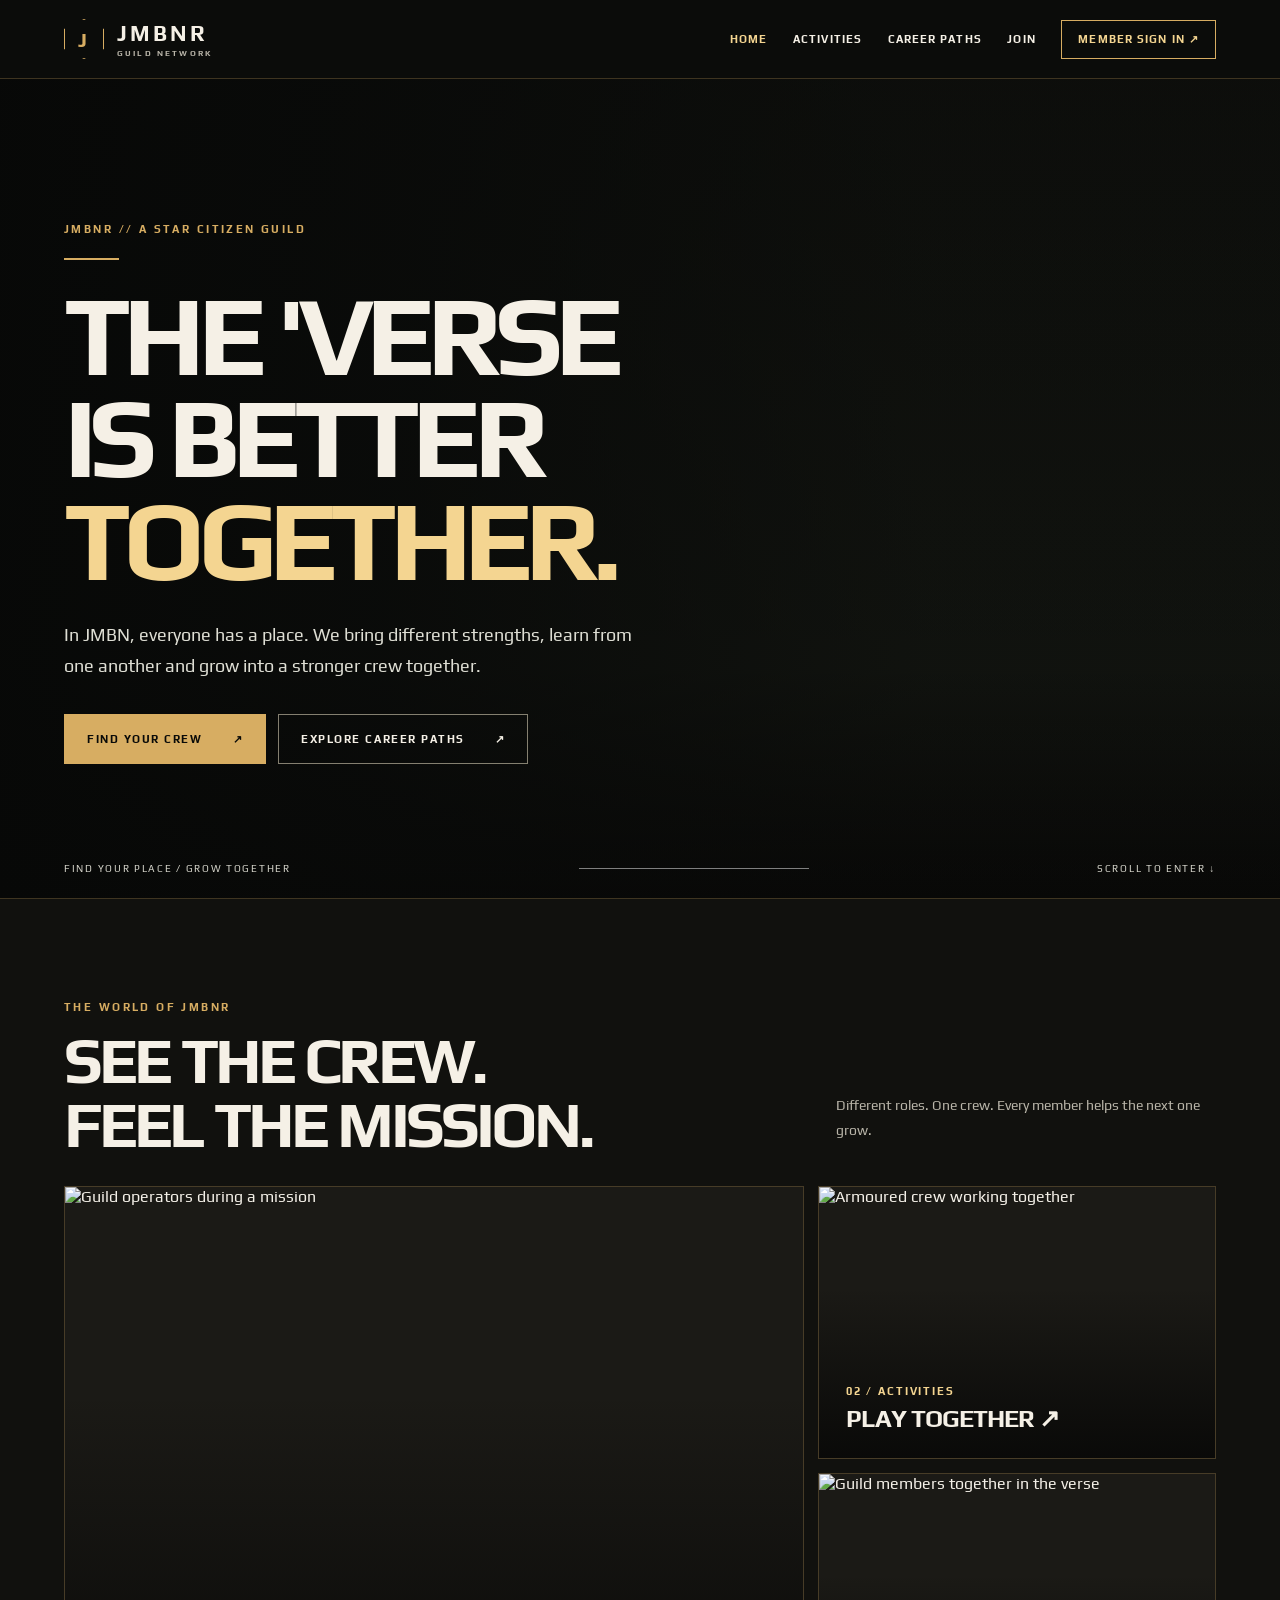
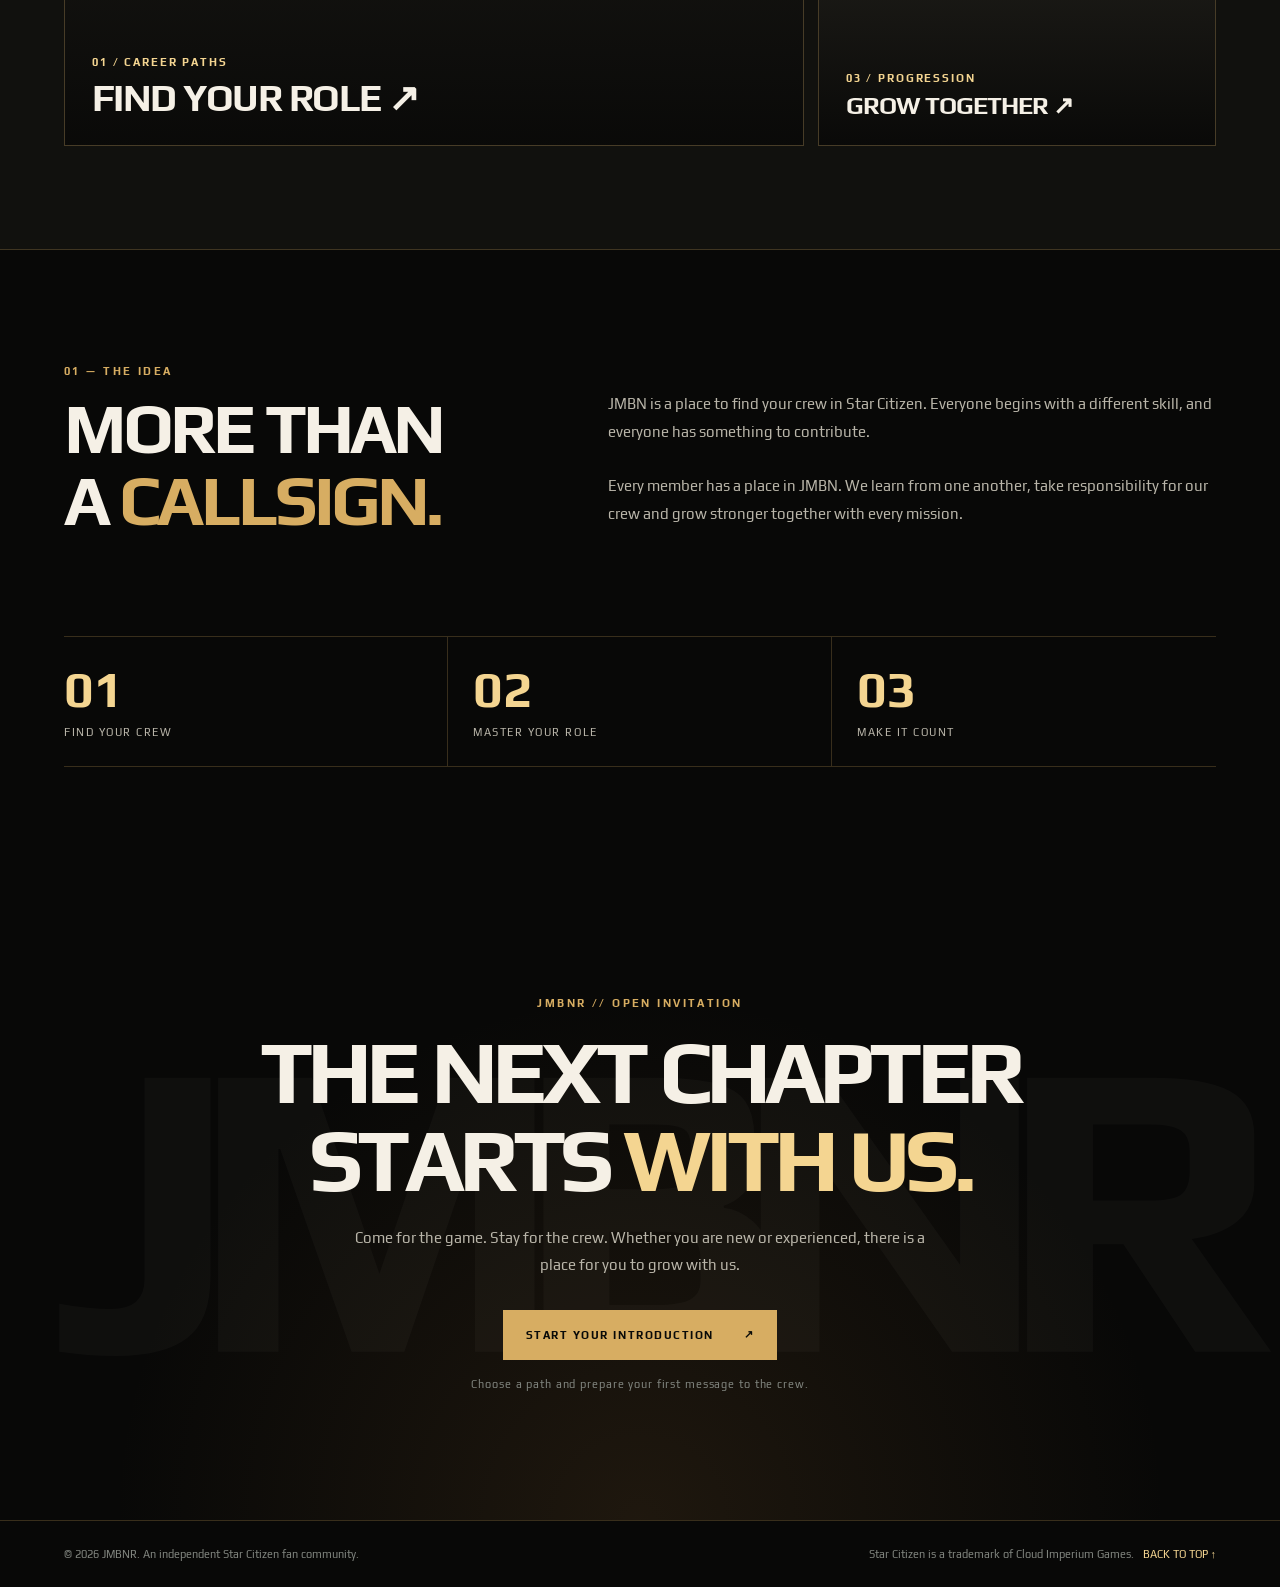
==== index.html @ 96729db6 "Keep guild copy focused on shared growth" ====
<!doctype html>
<html lang="en">
<head>
<meta charset="utf-8">
<meta name="viewport" content="width=device-width,initial-scale=1">
<meta name="theme-color" content="#080807">
<meta name="description" content="JMBNR — a crew built for the moments that matter in Star Citizen.">
<title>JMBNR — Your place in the 'verse</title>
<link rel="preconnect" href="https://fonts.googleapis.com">
<link rel="preconnect" href="https://fonts.gstatic.com" crossorigin>
<link rel="preconnect" href="https://fcegavhipeaeihxegsnw.supabase.co">
<link href="https://fonts.googleapis.com/css2?family=Play:wght@400;700&display=swap" rel="stylesheet">
<style>
:root{--black:#080807;--ink:#10110f;--panel:#161714;--gold:#d7ad62;--gold-light:#f4d591;--line:#d7ad623b;--white:#f5f0e6;--soft:#b9b5a9;--dim:#81857f;--hero:url('https://fcegavhipeaeihxegsnw.supabase.co/storage/v1/object/public/frontpage/mission-1.png');--academy:url('https://fcegavhipeaeihxegsnw.supabase.co/storage/v1/object/public/frontpage/Academy.png');--grow:url('https://fcegavhipeaeihxegsnw.supabase.co/storage/v1/object/public/frontpage/Grow123.png');--mission:url('https://fcegavhipeaeihxegsnw.supabase.co/storage/v1/object/public/frontpage/mission123.png')}
*{box-sizing:border-box}html{scroll-behavior:smooth}body{margin:0;background:var(--black);color:var(--white);font-family:Play,Arial,sans-serif}button,a{font:inherit}a{color:inherit;text-decoration:none}button{cursor:pointer}::selection{background:var(--gold);color:#000}.wrap{width:min(1440px,100%);margin:auto;padding-inline:clamp(22px,5vw,82px)}.label{font-size:11px;font-weight:700;letter-spacing:.22em;text-transform:uppercase;color:var(--gold)}.site-header{position:absolute;z-index:20;inset:0 0 auto;border-bottom:1px solid #fff3}.site-header .wrap{display:flex;align-items:center;justify-content:space-between;gap:30px;height:82px}.identity{display:inline-flex;align-items:center;gap:13px;font-size:22px;font-weight:700;letter-spacing:.14em}.mark{width:41px;height:41px;display:grid;place-items:center;color:var(--gold);border:1px solid var(--gold);clip-path:polygon(50% 0,100% 25%,100% 75%,50% 100%,0 75%,0 25%);font-size:19px;line-height:1}.identity span small{display:block;font-size:8px;letter-spacing:.28em;color:var(--soft);margin-top:3px}.site-nav{display:flex;align-items:center;gap:clamp(15px,2vw,35px);font-size:11px;letter-spacing:.12em;text-transform:uppercase;font-weight:700}.site-nav a:hover,.site-nav a:focus-visible{color:var(--gold-light)}.nav-join{border:1px solid var(--gold);padding:12px 18px;color:var(--gold-light)}.nav-toggle{display:none;background:#090909aa;color:var(--white);border:1px solid var(--line);padding:9px 12px}.hero{position:relative;min-height:min(850px,96vh);min-height:clamp(650px,91svh,880px);isolation:isolate;display:flex;align-items:center;background:#141712}.hero:before{content:"";position:absolute;z-index:-2;inset:0;background-image:var(--hero);background-size:cover;background-position:center 36%;filter:saturate(.83) contrast(1.07)}.hero:after{content:"";position:absolute;z-index:-1;inset:0;background:linear-gradient(90deg,#070807f5 0%,#080908d9 30%,#08080750 72%,#08080750),linear-gradient(0deg,#080807 0%,transparent 28%,#08080770 100%)}.hero-content{padding-top:125px;padding-bottom:115px}.hero-rule{width:55px;height:2px;background:var(--gold);margin:23px 0 24px}.hero h1{font-size:clamp(52px,8.8vw,130px);max-width:1050px;margin:0;line-height:.91;letter-spacing:-.068em;text-transform:uppercase;font-weight:700}.hero h1 em{font-style:normal;color:var(--gold-light)}.hero-copy{font-size:clamp(15px,1.5vw,18px);line-height:1.7;color:#deded4;max-width:580px;margin:29px 0 33px}.btn{min-height:50px;padding:15px 22px;display:inline-flex;gap:30px;align-items:center;justify-content:space-between;border:1px solid var(--gold);font-size:11px;font-weight:700;letter-spacing:.14em;text-transform:uppercase;background:var(--gold);color:#090a08;transition:transform .2s,background .2s}.btn:hover{background:var(--gold-light);transform:translateY(-2px)}.btn.ghost{background:transparent;color:var(--white);border-color:#e5dcc08f}.btn.ghost:hover{background:#e7cb8925}.actions{display:flex;flex-wrap:wrap;gap:12px}.hero-bottom{position:absolute;bottom:24px;left:0;right:0}.hero-bottom .wrap{display:flex;align-items:center;justify-content:space-between;font-size:10px;letter-spacing:.17em;color:#d5d4ca;text-transform:uppercase}.hero-bottom .line{height:1px;background:#ffffff7a;width:clamp(30px,18vw,270px)}.section{padding-block:clamp(75px,9vw,125px)}.intro{display:grid;grid-template-columns:.8fr 1.2fr;gap:12%;align-items:start}.intro h2,.section-title{font-size:clamp(39px,5.5vw,78px);line-height:1.02;letter-spacing:-.055em;text-transform:uppercase;margin:15px 0}.intro h2 span{color:var(--gold)}.intro p{max-width:650px;color:var(--soft);line-height:1.9;font-size:15px;margin:25px 0 0}.stats{display:grid;grid-template-columns:repeat(3,1fr);border-top:1px solid var(--line);border-bottom:1px solid var(--line);margin-top:85px}.stat{padding:26px 25px 28px;border-right:1px solid var(--line)}.stat:first-child{padding-left:0}.stat:last-child{border:0}.stat b{display:block;font-size:clamp(28px,4vw,54px);line-height:1;color:var(--gold-light)}.stat span{display:block;margin-top:12px;font-size:11px;color:var(--soft);letter-spacing:.14em;text-transform:uppercase}.section-top{display:flex;align-items:end;justify-content:space-between;gap:40px;margin-bottom:36px}.section-top p{max-width:440px;color:var(--soft);line-height:1.8;font-size:14px}.statement{position:relative;overflow:hidden;padding:115px 0 130px;text-align:center;background:radial-gradient(ellipse at center bottom,#6f4e2738,transparent 58%),#080807}.statement:before{content:"JMBNR";position:absolute;left:50%;top:50%;transform:translate(-50%,-50%);font-size:clamp(160px,33vw,500px);font-weight:700;letter-spacing:-.12em;white-space:nowrap;line-height:1;opacity:.027;pointer-events:none}.statement .wrap{position:relative}.statement h2{font-size:clamp(46px,7vw,95px);letter-spacing:-.065em;line-height:.98;text-transform:uppercase;margin:19px auto;max-width:900px}.statement h2 span{color:var(--gold-light)}.statement p{line-height:1.8;color:var(--soft);font-size:15px;max-width:600px;margin:20px auto 32px}.join-note{font-size:11px;color:var(--dim);letter-spacing:.08em;margin-top:18px}.footer{border-top:1px solid var(--line);padding:27px 0;color:var(--dim);font-size:11px}.footer .wrap{display:flex;align-items:center;justify-content:space-between;gap:20px}.footer a{color:var(--gold-light)}
@media(max-width:980px){.site-nav{gap:14px}.feature-grid{gap:9px}.feature{min-height:385px;padding:23px}.path-grid{gap:5%}}@media(max-width:700px){.site-header .wrap{height:70px}.nav-toggle{display:block}.site-nav{display:none;position:absolute;top:70px;left:0;right:0;background:#11120ff5;padding:18px 25px 24px;border-bottom:1px solid var(--line);flex-direction:column;align-items:stretch;gap:0}.site-nav.open{display:flex}.site-nav a{padding:14px 5px}.nav-join{margin-top:8px;text-align:center}.hero{min-height:700px}.hero:before{background-position:60% center}.hero:after{background:linear-gradient(90deg,#070807e8 0%,#0708078a 78%),linear-gradient(0deg,#080807 0%,transparent 35%,#08080775 100%)}.hero-content{padding-top:126px;padding-bottom:105px}.hero h1{font-size:clamp(48px,12vw,82px)}.hero-bottom .line{display:none}.intro,.path-grid{grid-template-columns:1fr;gap:25px}.intro p{margin-top:0}.stats{margin-top:60px}.stat{padding:19px 12px}.stat span{font-size:9px}.section-top{display:block}.feature-grid{grid-template-columns:1fr}.feature{min-height:290px}.feature:before{background-position:center 35%}.section-top p{margin-top:8px}.footer .wrap{display:block}.footer .wrap>*{display:block;margin:9px 0}}@media(prefers-reduced-motion:reduce){html{scroll-behavior:auto}*,*:before{transition:none!important}}
.photo-story{border-block:1px solid var(--line);background:#11110e;padding:clamp(65px,8vw,110px) 0}.photo-story-head{display:flex;align-items:end;justify-content:space-between;gap:35px;margin-bottom:30px}.photo-story-head h2{font-size:clamp(40px,5vw,75px);text-transform:uppercase;letter-spacing:-.06em;line-height:1;margin:15px 0 0}.photo-story-head p{max-width:380px;color:var(--soft);line-height:1.75;font-size:14px}.photo-grid{display:grid;grid-template-columns:1.3fr .7fr;gap:14px}.photo-main,.photo-side a{position:relative;display:block;overflow:hidden;border:1px solid var(--line);background:#1b1a16}.photo-main{min-height:560px}.photo-side{display:grid;grid-template-rows:1fr 1fr;gap:14px}.photo-side a{min-height:272px}.photo-grid img{width:100%;height:100%;position:absolute;inset:0;object-fit:cover;transition:transform .5s;filter:saturate(.83)}.photo-grid a:hover img{transform:scale(1.035)}.photo-grid a:after{content:"";position:absolute;inset:0;background:linear-gradient(0deg,#080807e9,transparent 63%);pointer-events:none}.photo-grid .photo-caption{position:absolute;z-index:1;bottom:25px;left:27px;right:25px}.photo-caption b{display:block;color:var(--gold-light);font-size:11px;letter-spacing:.17em;text-transform:uppercase;margin-bottom:7px}.photo-caption strong{font-size:clamp(22px,3vw,38px);text-transform:uppercase;letter-spacing:-.04em}.photo-side .photo-caption strong{font-size:25px}@media(max-width:700px){.photo-story-head{display:block}.photo-grid{grid-template-columns:1fr}.photo-main{min-height:350px}.photo-side a{min-height:240px}}
</style>
<link rel="stylesheet" href="header.css"><script src="header.js" defer></script></head>
<body>
<div id="site-header"></div>
<main id="top"><section class="hero" aria-labelledby="hero-title"><div class="wrap hero-content"><div class="label">JMBNR // A Star Citizen guild</div><div class="hero-rule"></div><h1 id="hero-title">THE 'VERSE<br>IS BETTER<br><em>TOGETHER.</em></h1><p class="hero-copy">In JMBN, everyone has a place. We bring different strengths, learn from one another and grow into a stronger crew together.</p><div class="actions"><a href="join.html" class="btn">Find your crew <span aria-hidden="true">↗</span></a><a href="careers.html" class="btn ghost">Explore career paths <span aria-hidden="true">↗</span></a></div></div><div class="hero-bottom"><div class="wrap"><span>FIND YOUR PLACE / GROW TOGETHER</span><span class="line" aria-hidden="true"></span><span>SCROLL TO ENTER ↓</span></div></div></section>
<section class="photo-story" aria-labelledby="photo-title"><div class="wrap"><div class="photo-story-head"><div><div class="label">The world of JMBNR</div><h2 id="photo-title">See the crew.<br>Feel the mission.</h2></div><p>Different roles. One crew. Every member helps the next one grow.</p></div><div class="photo-grid"><a class="photo-main" href="careers.html"><img src="https://fcegavhipeaeihxegsnw.supabase.co/storage/v1/object/public/frontpage/mission123.png" alt="Guild operators during a mission" loading="lazy"><span class="photo-caption"><b>01 / Career paths</b><strong>Find your role ↗</strong></span></a><div class="photo-side"><a href="activities.html"><img src="https://fcegavhipeaeihxegsnw.supabase.co/storage/v1/object/public/frontpage/Academy.png" alt="Armoured crew working together" loading="lazy"><span class="photo-caption"><b>02 / Activities</b><strong>Play together ↗</strong></span></a><a href="member.html"><img src="https://fcegavhipeaeihxegsnw.supabase.co/storage/v1/object/public/frontpage/Grow123.png" alt="Guild members together in the verse" loading="lazy"><span class="photo-caption"><b>03 / Progression</b><strong>Grow together ↗</strong></span></a></div></div></div></section><section class="section wrap" id="about"><div class="intro"><div><div class="label">01 — The idea</div><h2>More than<br>a <span>callsign.</span></h2></div><div><p>JMBN is a place to find your crew in Star Citizen. Everyone begins with a different skill, and everyone has something to contribute.</p><p>Every member has a place in JMBN. We learn from one another, take responsibility for our crew and grow stronger together with every mission.</p></div></div><div class="stats" aria-label="Guild pillars"><div class="stat"><b>01</b><span>Find your crew</span></div><div class="stat"><b>02</b><span>Master your role</span></div><div class="stat"><b>03</b><span>Make it count</span></div></div></section>
<section class="statement" id="join"><div class="wrap"><div class="label">JMBNR // Open invitation</div><h2>The next chapter<br>starts <span>with us.</span></h2><p>Come for the game. Stay for the crew. Whether you are new or experienced, there is a place for you to grow with us.</p><a class="btn" href="join.html">Start your introduction <span aria-hidden="true">↗</span></a><div class="join-note">Choose a path and prepare your first message to the crew.</div></div></section></main>
<footer class="footer"><div class="wrap"><span>© <span id="year"></span> JMBNR. An independent Star Citizen fan community.</span><span>Star Citizen is a trademark of Cloud Imperium Games. &nbsp; <a href="#top">BACK TO TOP ↑</a></span></div></footer>
<script>
document.getElementById('year').textContent=new Date().getFullYear();
</script>
</body>
</html>
---- header.css ----
@import url("https://fonts.googleapis.com/css2?family=Play:wght@400;700&display=swap");
#site-header{min-height:78px;background:#0b0c0a}
/* One shared header, used by every site page. */
.global-header{position:relative;z-index:30;background:#0b0c0a;border-bottom:1px solid #d7ad6240;color:#f5f0e6;font-family:Play,Arial,sans-serif}.global-header-inner{width:min(1440px,100%);min-height:78px;margin:auto;padding-inline:clamp(22px,5vw,82px);display:flex;align-items:center;justify-content:space-between;gap:24px}.global-brand{display:inline-flex;gap:13px;align-items:center;font-size:22px;font-weight:700;letter-spacing:.14em;white-space:nowrap}.global-brand small{display:block;font-size:8px;letter-spacing:.27em;color:#b9b5a9;margin-top:3px}.global-mark{width:40px;height:40px;display:grid;place-items:center;border:1px solid #d7ad62;color:#d7ad62;font-size:20px;clip-path:polygon(50% 0,100% 25%,100% 75%,50% 100%,0 75%,0 25%)}.global-navigation{display:flex;align-items:center;gap:clamp(15px,2vw,32px)}.global-navigation a{font-size:11px;letter-spacing:.1em;text-transform:uppercase;font-weight:700;white-space:nowrap}.global-navigation a:hover,.global-navigation a[aria-current=page]{color:#f4d591}.global-navigation .global-member{border:1px solid #d7ad62;padding:12px 16px;color:#f4d591}.global-menu{display:none;background:transparent;color:#f5f0e6;border:1px solid #d7ad6240;padding:8px 12px}.global-fallback{display:flex;gap:18px;align-items:center;padding:20px;flex-wrap:wrap;font-size:12px}.global-fallback a:first-child{color:#f4d591;font-weight:700}@media(max-width:760px){.global-header-inner{min-height:67px}.global-brand{font-size:20px}.global-mark{width:35px;height:35px}.global-menu{display:block}.global-navigation{display:none;position:absolute;top:67px;left:0;right:0;background:#11120f;padding:14px 22px 24px;border-bottom:1px solid #d7ad6240;flex-direction:column;align-items:stretch;gap:0}.global-navigation.open{display:flex}.global-navigation a{padding:14px 5px}.global-navigation .global-member{text-align:center;margin-top:8px}}
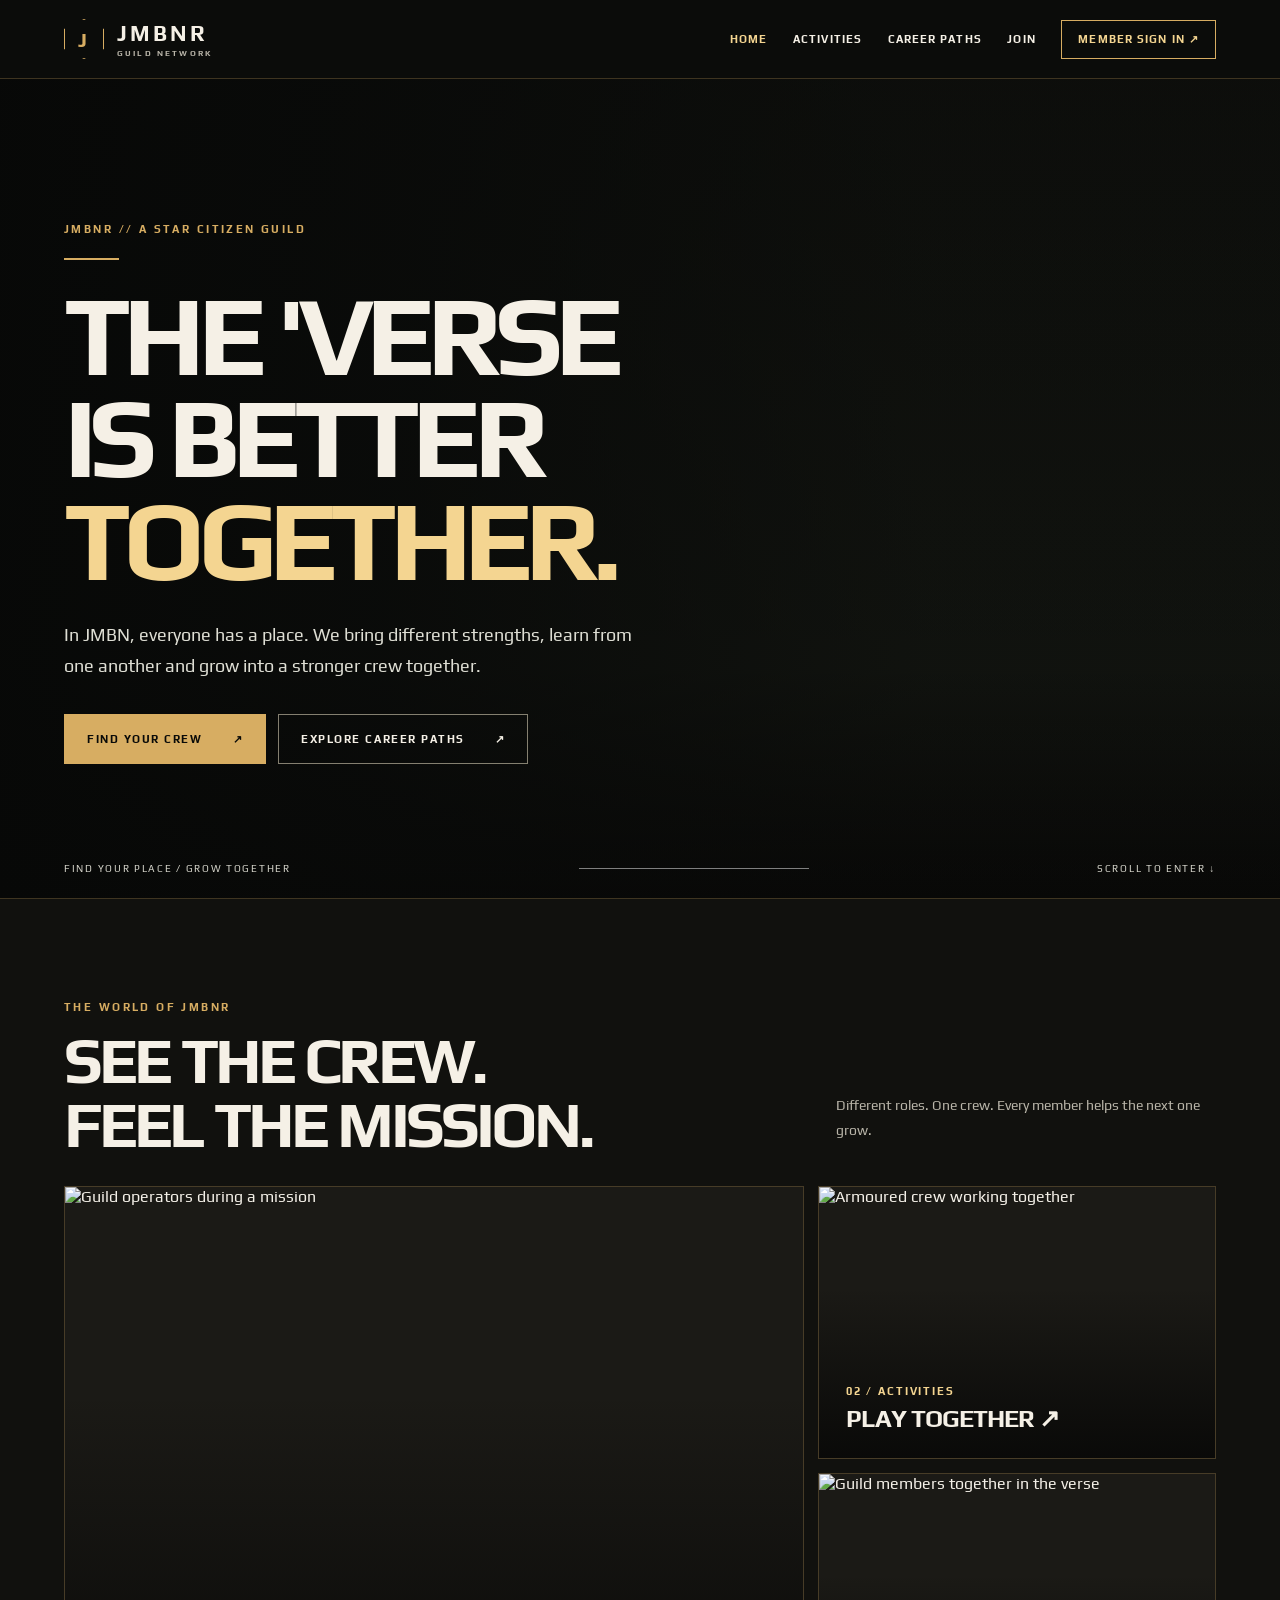
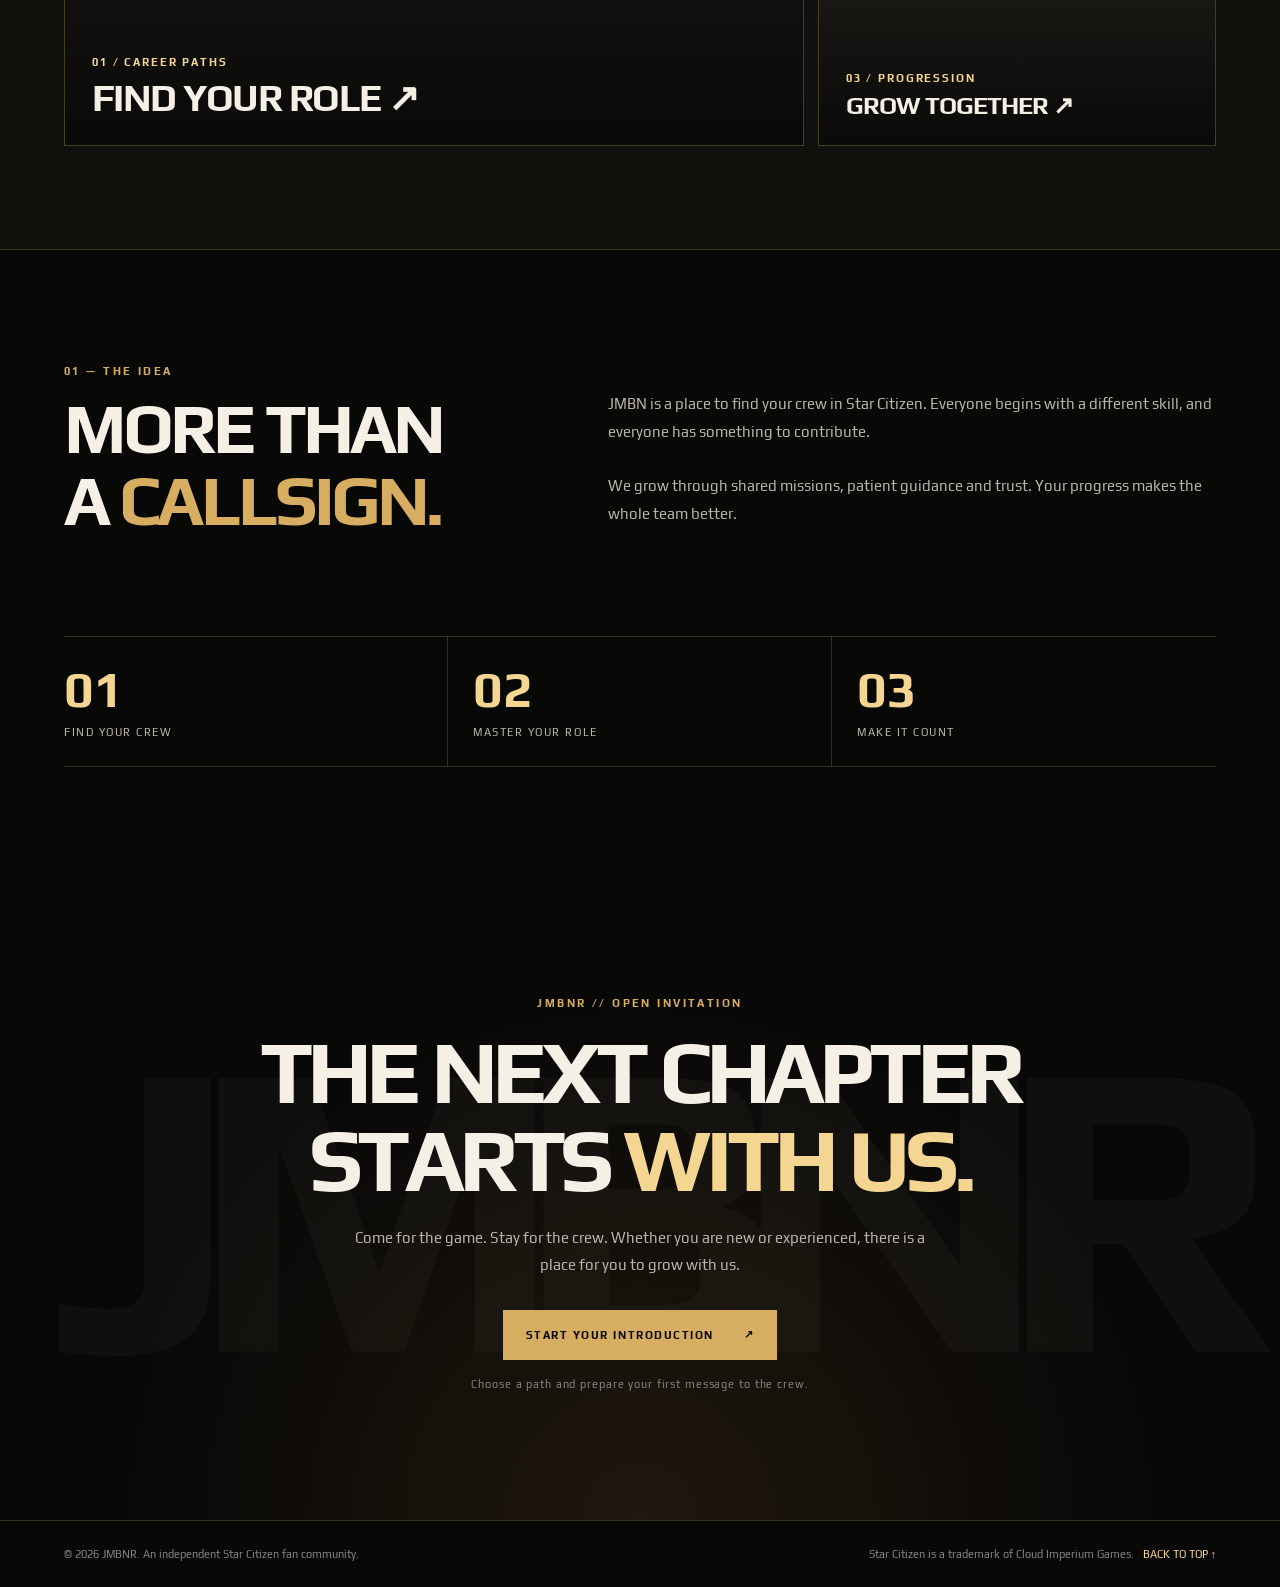
==== commit 2b1e3073: "Revert unsolicited guild copy changes" ====
--- a/index.html
+++ b/index.html
@@ -20,7 +20,7 @@
 <body>
 <div id="site-header"></div>
 <main id="top"><section class="hero" aria-labelledby="hero-title"><div class="wrap hero-content"><div class="label">JMBNR // A Star Citizen guild</div><div class="hero-rule"></div><h1 id="hero-title">THE 'VERSE<br>IS BETTER<br><em>TOGETHER.</em></h1><p class="hero-copy">In JMBN, everyone has a place. We bring different strengths, learn from one another and grow into a stronger crew together.</p><div class="actions"><a href="join.html" class="btn">Find your crew <span aria-hidden="true">↗</span></a><a href="careers.html" class="btn ghost">Explore career paths <span aria-hidden="true">↗</span></a></div></div><div class="hero-bottom"><div class="wrap"><span>FIND YOUR PLACE / GROW TOGETHER</span><span class="line" aria-hidden="true"></span><span>SCROLL TO ENTER ↓</span></div></div></section>
-<section class="photo-story" aria-labelledby="photo-title"><div class="wrap"><div class="photo-story-head"><div><div class="label">The world of JMBNR</div><h2 id="photo-title">See the crew.<br>Feel the mission.</h2></div><p>Different roles. One crew. Every member helps the next one grow.</p></div><div class="photo-grid"><a class="photo-main" href="careers.html"><img src="https://fcegavhipeaeihxegsnw.supabase.co/storage/v1/object/public/frontpage/mission123.png" alt="Guild operators during a mission" loading="lazy"><span class="photo-caption"><b>01 / Career paths</b><strong>Find your role ↗</strong></span></a><div class="photo-side"><a href="activities.html"><img src="https://fcegavhipeaeihxegsnw.supabase.co/storage/v1/object/public/frontpage/Academy.png" alt="Armoured crew working together" loading="lazy"><span class="photo-caption"><b>02 / Activities</b><strong>Play together ↗</strong></span></a><a href="member.html"><img src="https://fcegavhipeaeihxegsnw.supabase.co/storage/v1/object/public/frontpage/Grow123.png" alt="Guild members together in the verse" loading="lazy"><span class="photo-caption"><b>03 / Progression</b><strong>Grow together ↗</strong></span></a></div></div></div></section><section class="section wrap" id="about"><div class="intro"><div><div class="label">01 — The idea</div><h2>More than<br>a <span>callsign.</span></h2></div><div><p>JMBN is a place to find your crew in Star Citizen. Everyone begins with a different skill, and everyone has something to contribute.</p><p>Every member has a place in JMBN. We learn from one another, take responsibility for our crew and grow stronger together with every mission.</p></div></div><div class="stats" aria-label="Guild pillars"><div class="stat"><b>01</b><span>Find your crew</span></div><div class="stat"><b>02</b><span>Master your role</span></div><div class="stat"><b>03</b><span>Make it count</span></div></div></section>
+<section class="photo-story" aria-labelledby="photo-title"><div class="wrap"><div class="photo-story-head"><div><div class="label">The world of JMBNR</div><h2 id="photo-title">See the crew.<br>Feel the mission.</h2></div><p>Different roles. One crew. Every member helps the next one grow.</p></div><div class="photo-grid"><a class="photo-main" href="careers.html"><img src="https://fcegavhipeaeihxegsnw.supabase.co/storage/v1/object/public/frontpage/mission123.png" alt="Guild operators during a mission" loading="lazy"><span class="photo-caption"><b>01 / Career paths</b><strong>Find your role ↗</strong></span></a><div class="photo-side"><a href="activities.html"><img src="https://fcegavhipeaeihxegsnw.supabase.co/storage/v1/object/public/frontpage/Academy.png" alt="Armoured crew working together" loading="lazy"><span class="photo-caption"><b>02 / Activities</b><strong>Play together ↗</strong></span></a><a href="member.html"><img src="https://fcegavhipeaeihxegsnw.supabase.co/storage/v1/object/public/frontpage/Grow123.png" alt="Guild members together in the verse" loading="lazy"><span class="photo-caption"><b>03 / Progression</b><strong>Grow together ↗</strong></span></a></div></div></div></section><section class="section wrap" id="about"><div class="intro"><div><div class="label">01 — The idea</div><h2>More than<br>a <span>callsign.</span></h2></div><div><p>JMBN is a place to find your crew in Star Citizen. Everyone begins with a different skill, and everyone has something to contribute.</p><p>We grow through shared missions, patient guidance and trust. Your progress makes the whole team better.</p></div></div><div class="stats" aria-label="Guild pillars"><div class="stat"><b>01</b><span>Find your crew</span></div><div class="stat"><b>02</b><span>Master your role</span></div><div class="stat"><b>03</b><span>Make it count</span></div></div></section>
 <section class="statement" id="join"><div class="wrap"><div class="label">JMBNR // Open invitation</div><h2>The next chapter<br>starts <span>with us.</span></h2><p>Come for the game. Stay for the crew. Whether you are new or experienced, there is a place for you to grow with us.</p><a class="btn" href="join.html">Start your introduction <span aria-hidden="true">↗</span></a><div class="join-note">Choose a path and prepare your first message to the crew.</div></div></section></main>
 <footer class="footer"><div class="wrap"><span>© <span id="year"></span> JMBNR. An independent Star Citizen fan community.</span><span>Star Citizen is a trademark of Cloud Imperium Games. &nbsp; <a href="#top">BACK TO TOP ↑</a></span></div></footer>
 <script>
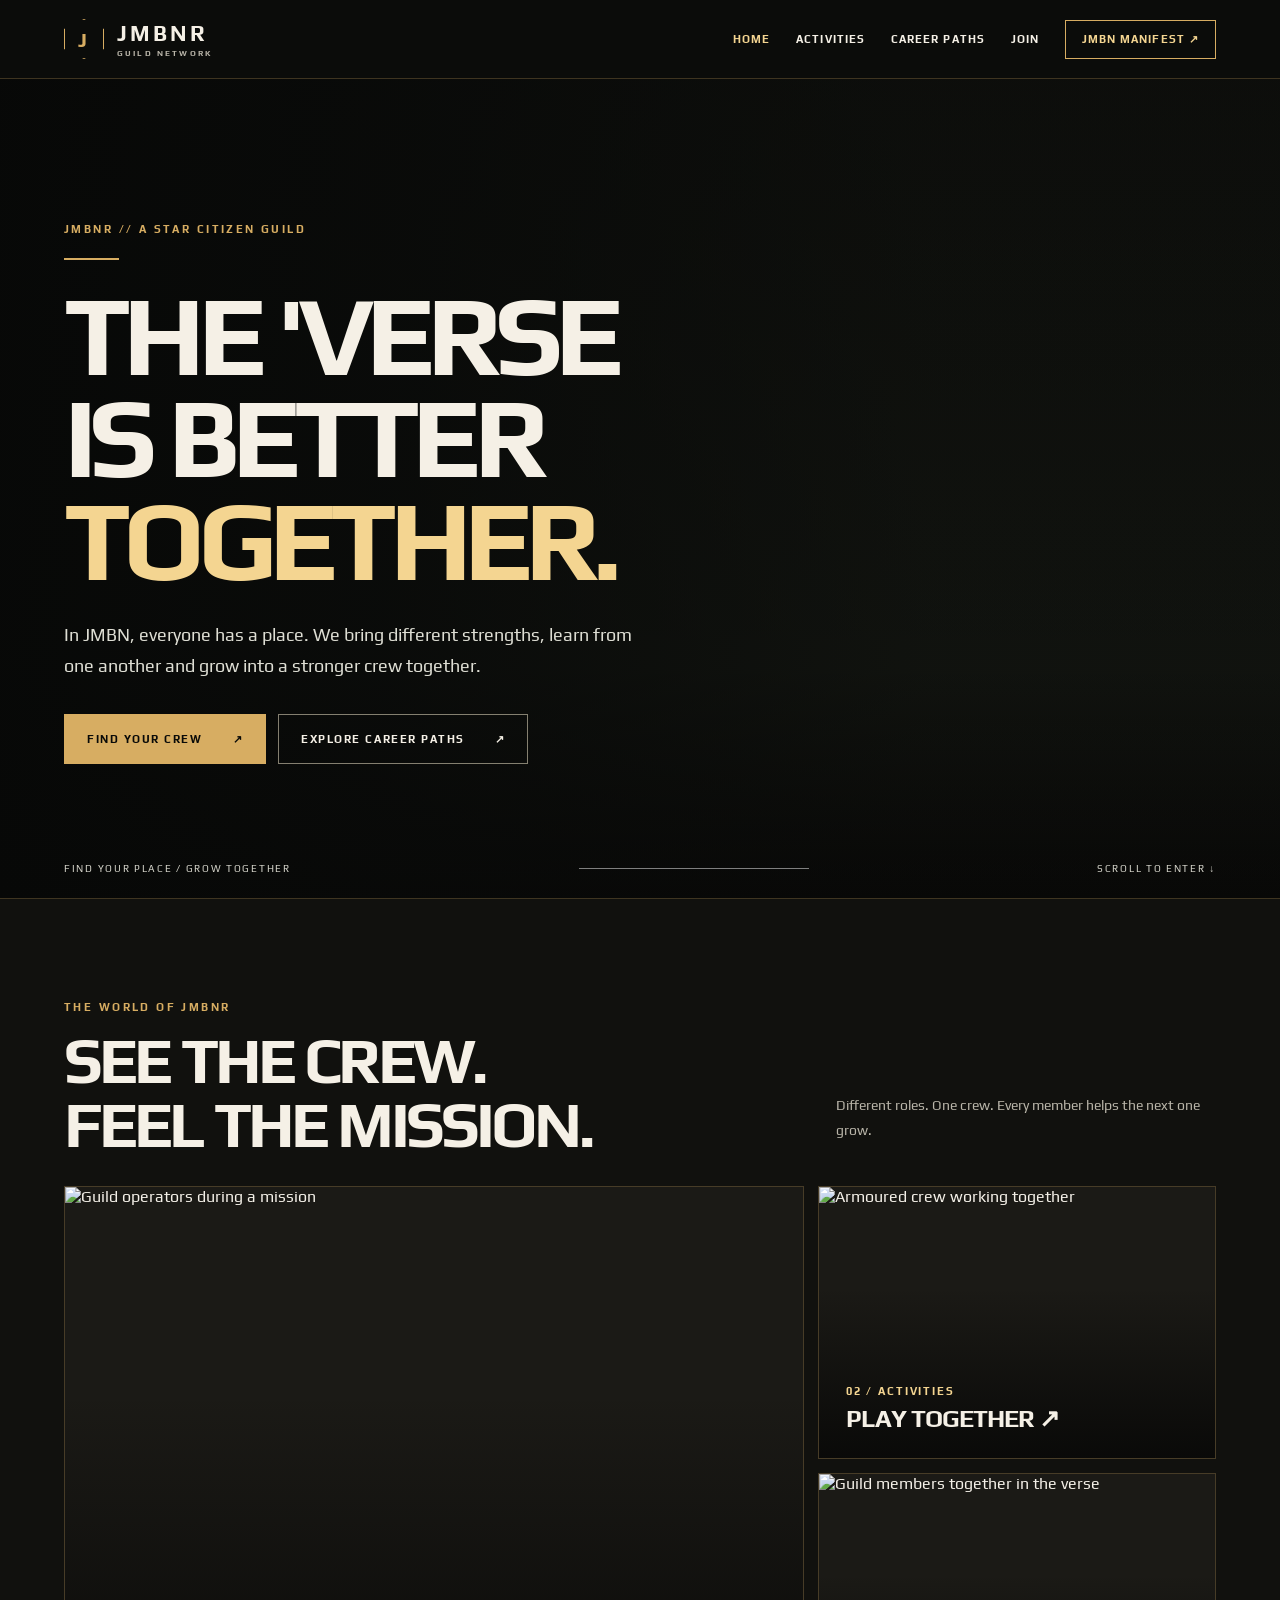
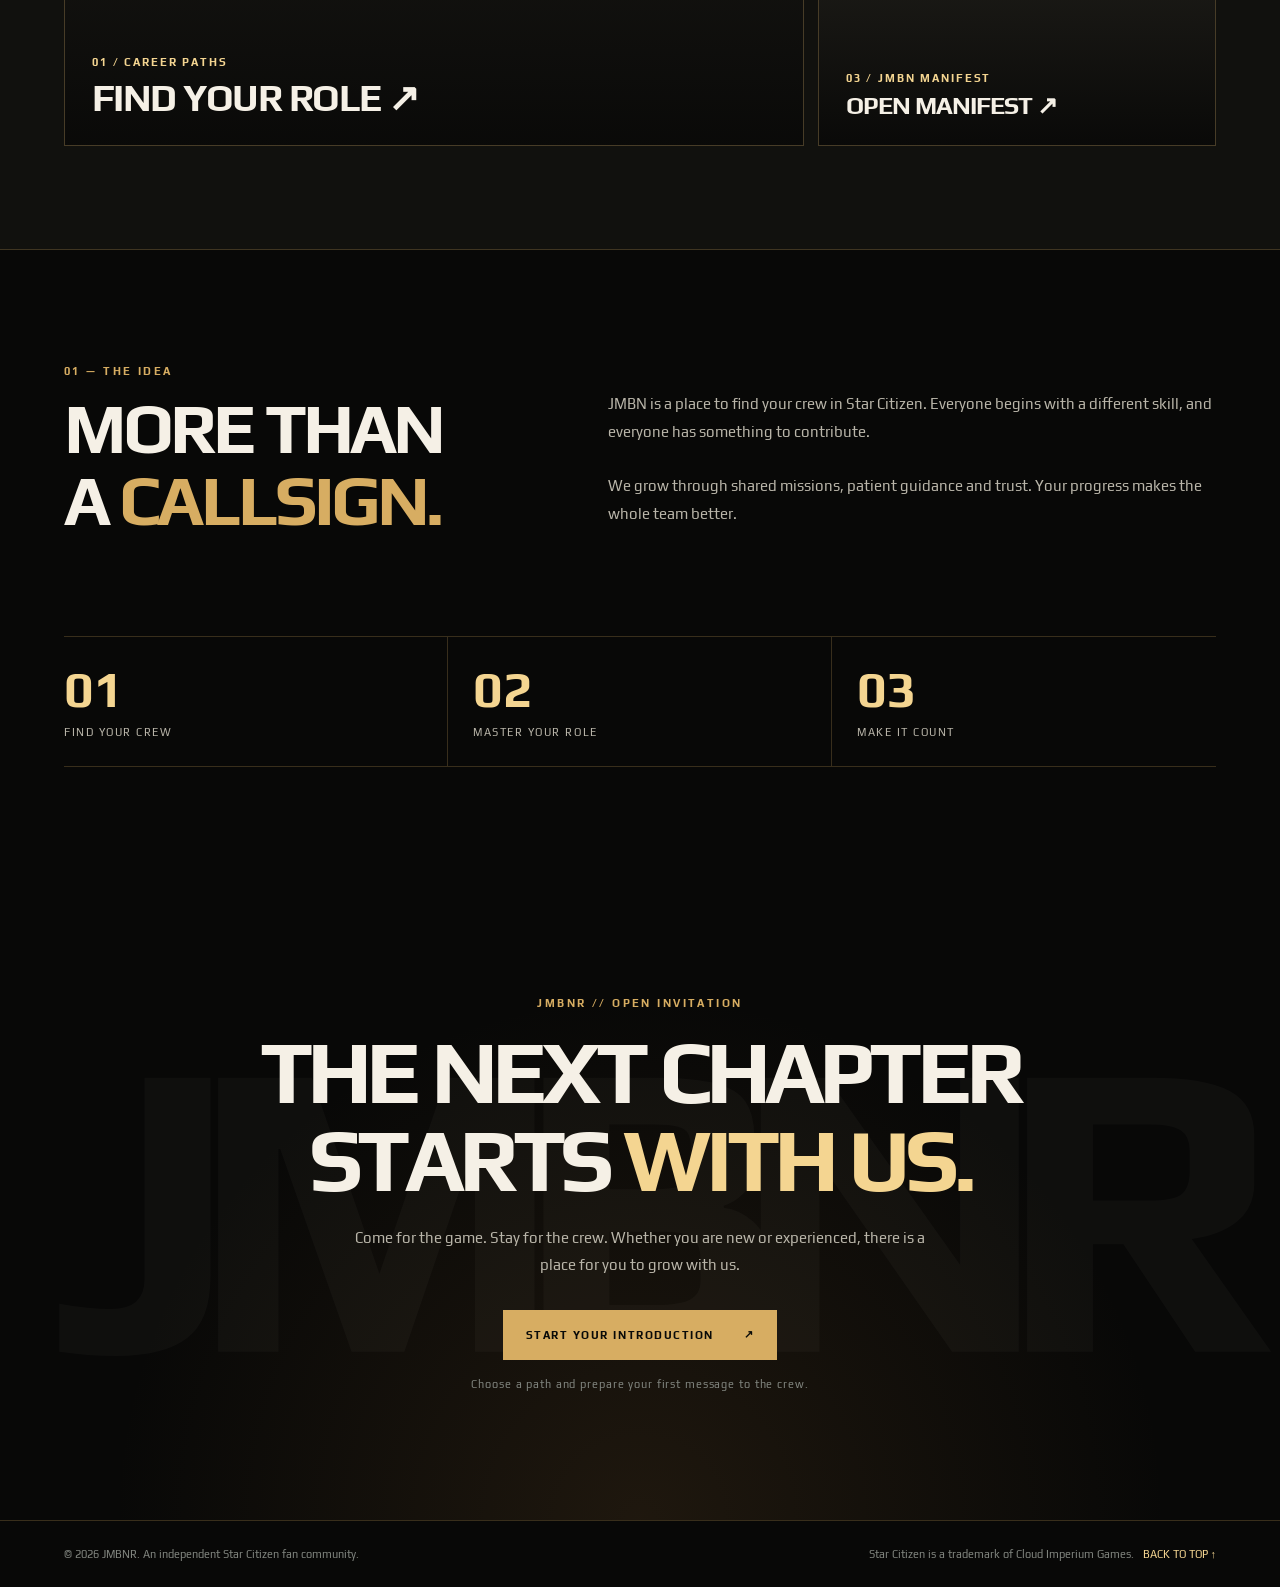
==== commit 9ab2ed9b: "Use existing JMBN Manifest for member access" ====
--- a/index.html
+++ b/index.html
@@ -20,7 +20,7 @@
 <body>
 <div id="site-header"></div>
 <main id="top"><section class="hero" aria-labelledby="hero-title"><div class="wrap hero-content"><div class="label">JMBNR // A Star Citizen guild</div><div class="hero-rule"></div><h1 id="hero-title">THE 'VERSE<br>IS BETTER<br><em>TOGETHER.</em></h1><p class="hero-copy">In JMBN, everyone has a place. We bring different strengths, learn from one another and grow into a stronger crew together.</p><div class="actions"><a href="join.html" class="btn">Find your crew <span aria-hidden="true">↗</span></a><a href="careers.html" class="btn ghost">Explore career paths <span aria-hidden="true">↗</span></a></div></div><div class="hero-bottom"><div class="wrap"><span>FIND YOUR PLACE / GROW TOGETHER</span><span class="line" aria-hidden="true"></span><span>SCROLL TO ENTER ↓</span></div></div></section>
-<section class="photo-story" aria-labelledby="photo-title"><div class="wrap"><div class="photo-story-head"><div><div class="label">The world of JMBNR</div><h2 id="photo-title">See the crew.<br>Feel the mission.</h2></div><p>Different roles. One crew. Every member helps the next one grow.</p></div><div class="photo-grid"><a class="photo-main" href="careers.html"><img src="https://fcegavhipeaeihxegsnw.supabase.co/storage/v1/object/public/frontpage/mission123.png" alt="Guild operators during a mission" loading="lazy"><span class="photo-caption"><b>01 / Career paths</b><strong>Find your role ↗</strong></span></a><div class="photo-side"><a href="activities.html"><img src="https://fcegavhipeaeihxegsnw.supabase.co/storage/v1/object/public/frontpage/Academy.png" alt="Armoured crew working together" loading="lazy"><span class="photo-caption"><b>02 / Activities</b><strong>Play together ↗</strong></span></a><a href="member.html"><img src="https://fcegavhipeaeihxegsnw.supabase.co/storage/v1/object/public/frontpage/Grow123.png" alt="Guild members together in the verse" loading="lazy"><span class="photo-caption"><b>03 / Progression</b><strong>Grow together ↗</strong></span></a></div></div></div></section><section class="section wrap" id="about"><div class="intro"><div><div class="label">01 — The idea</div><h2>More than<br>a <span>callsign.</span></h2></div><div><p>JMBN is a place to find your crew in Star Citizen. Everyone begins with a different skill, and everyone has something to contribute.</p><p>We grow through shared missions, patient guidance and trust. Your progress makes the whole team better.</p></div></div><div class="stats" aria-label="Guild pillars"><div class="stat"><b>01</b><span>Find your crew</span></div><div class="stat"><b>02</b><span>Master your role</span></div><div class="stat"><b>03</b><span>Make it count</span></div></div></section>
+<section class="photo-story" aria-labelledby="photo-title"><div class="wrap"><div class="photo-story-head"><div><div class="label">The world of JMBNR</div><h2 id="photo-title">See the crew.<br>Feel the mission.</h2></div><p>Different roles. One crew. Every member helps the next one grow.</p></div><div class="photo-grid"><a class="photo-main" href="careers.html"><img src="https://fcegavhipeaeihxegsnw.supabase.co/storage/v1/object/public/frontpage/mission123.png" alt="Guild operators during a mission" loading="lazy"><span class="photo-caption"><b>01 / Career paths</b><strong>Find your role ↗</strong></span></a><div class="photo-side"><a href="activities.html"><img src="https://fcegavhipeaeihxegsnw.supabase.co/storage/v1/object/public/frontpage/Academy.png" alt="Armoured crew working together" loading="lazy"><span class="photo-caption"><b>02 / Activities</b><strong>Play together ↗</strong></span></a><a href="https://delumenta.github.io/JMBN/"><img src="https://fcegavhipeaeihxegsnw.supabase.co/storage/v1/object/public/frontpage/Grow123.png" alt="Guild members together in the verse" loading="lazy"><span class="photo-caption"><b>03 / JMBN Manifest</b><strong>Open Manifest ↗</strong></span></a></div></div></div></section><section class="section wrap" id="about"><div class="intro"><div><div class="label">01 — The idea</div><h2>More than<br>a <span>callsign.</span></h2></div><div><p>JMBN is a place to find your crew in Star Citizen. Everyone begins with a different skill, and everyone has something to contribute.</p><p>We grow through shared missions, patient guidance and trust. Your progress makes the whole team better.</p></div></div><div class="stats" aria-label="Guild pillars"><div class="stat"><b>01</b><span>Find your crew</span></div><div class="stat"><b>02</b><span>Master your role</span></div><div class="stat"><b>03</b><span>Make it count</span></div></div></section>
 <section class="statement" id="join"><div class="wrap"><div class="label">JMBNR // Open invitation</div><h2>The next chapter<br>starts <span>with us.</span></h2><p>Come for the game. Stay for the crew. Whether you are new or experienced, there is a place for you to grow with us.</p><a class="btn" href="join.html">Start your introduction <span aria-hidden="true">↗</span></a><div class="join-note">Choose a path and prepare your first message to the crew.</div></div></section></main>
 <footer class="footer"><div class="wrap"><span>© <span id="year"></span> JMBNR. An independent Star Citizen fan community.</span><span>Star Citizen is a trademark of Cloud Imperium Games. &nbsp; <a href="#top">BACK TO TOP ↑</a></span></div></footer>
 <script>
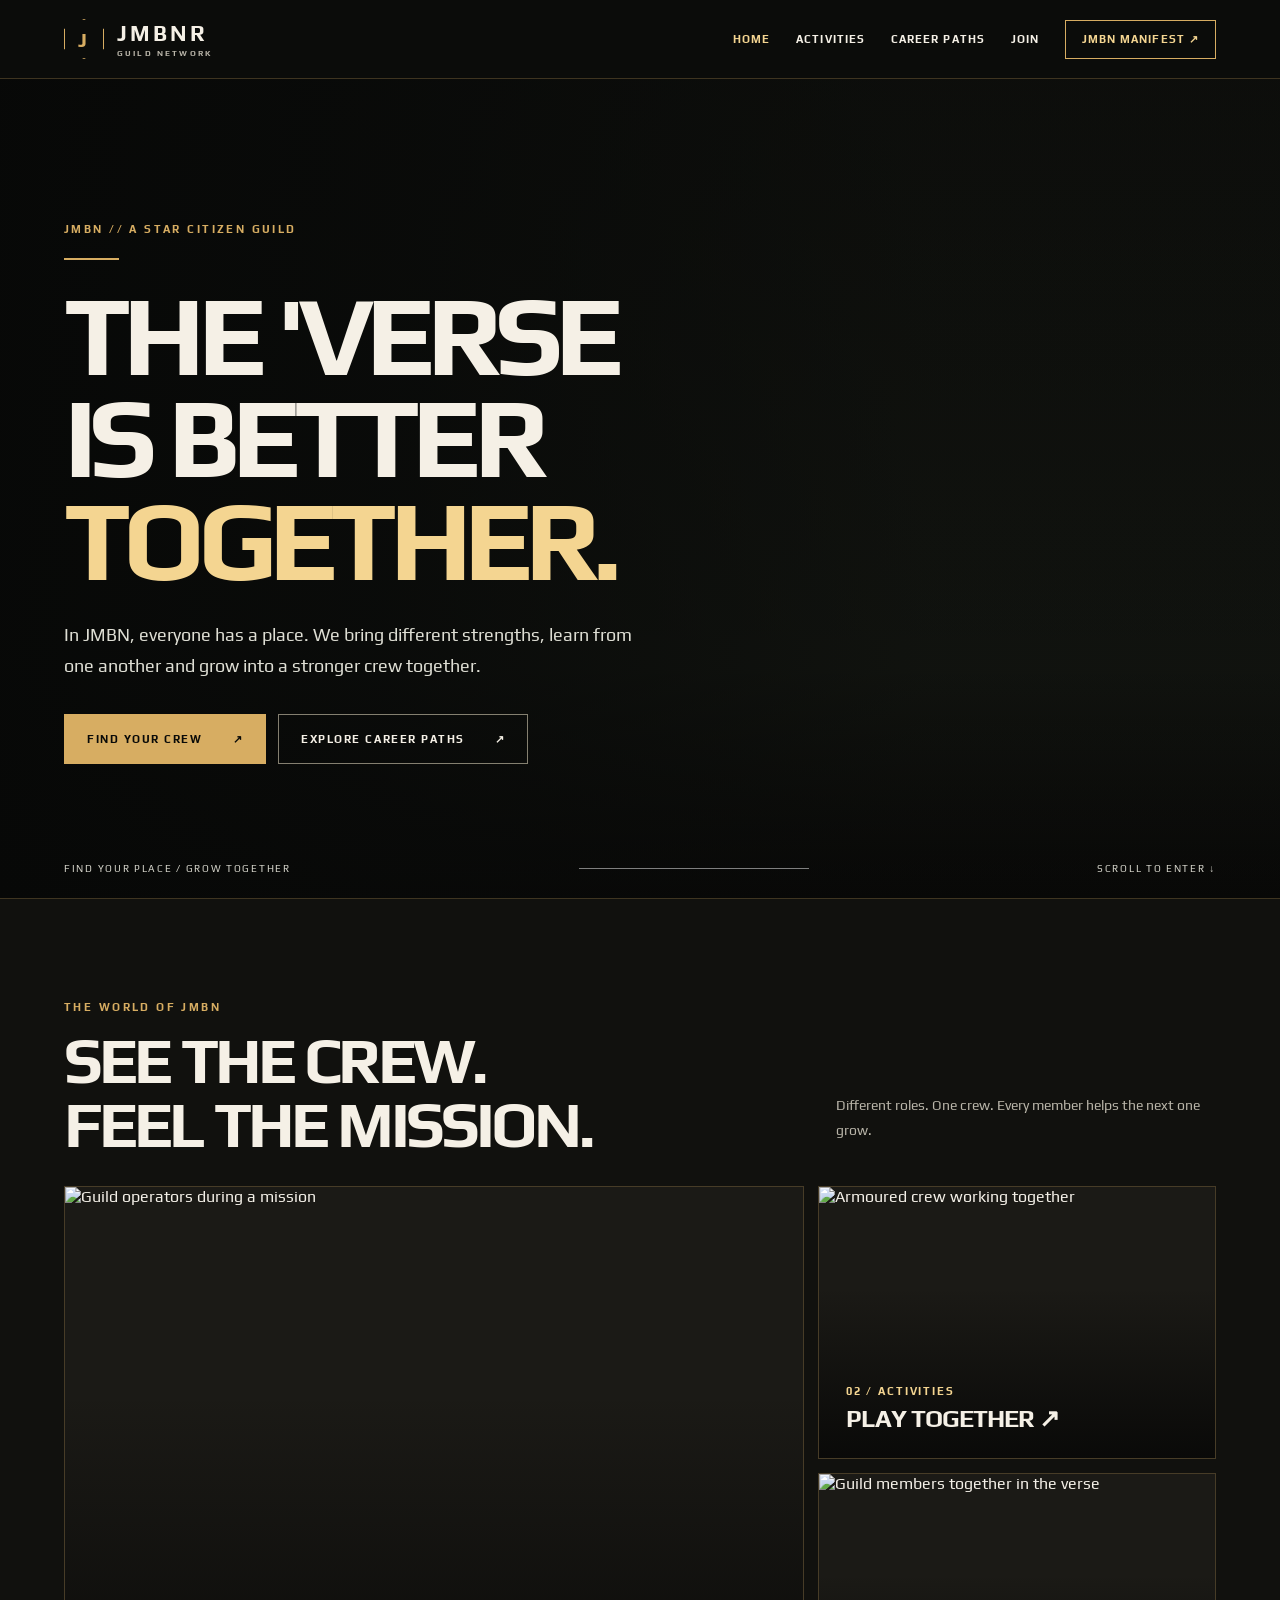
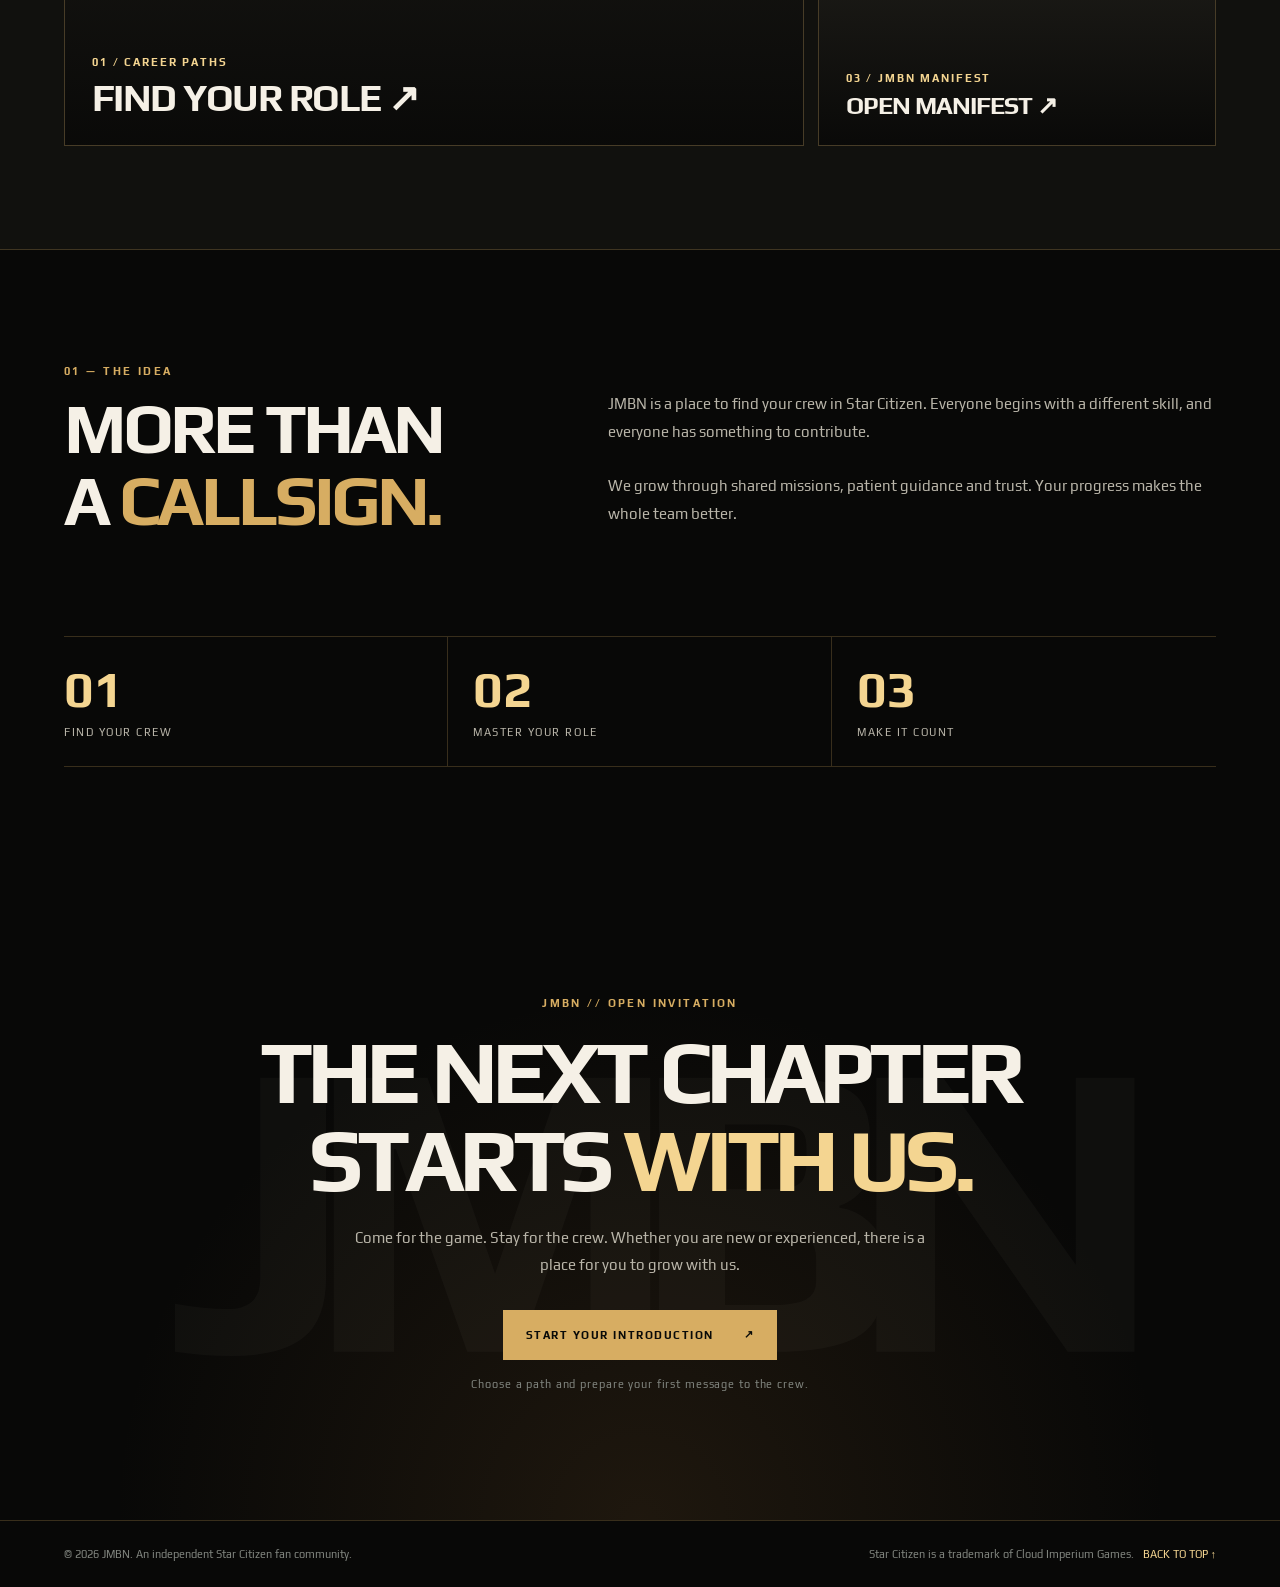
==== commit 01ca5bfe: "Use JMBN branding throughout public guild site" ====
--- a/index.html
+++ b/index.html
@@ -4,25 +4,25 @@
 <meta charset="utf-8">
 <meta name="viewport" content="width=device-width,initial-scale=1">
 <meta name="theme-color" content="#080807">
-<meta name="description" content="JMBNR — a crew built for the moments that matter in Star Citizen.">
-<title>JMBNR — Your place in the 'verse</title>
+<meta name="description" content="JMBN — a crew built for the moments that matter in Star Citizen.">
+<title>JMBN — Your place in the 'verse</title>
 <link rel="preconnect" href="https://fonts.googleapis.com">
 <link rel="preconnect" href="https://fonts.gstatic.com" crossorigin>
 <link rel="preconnect" href="https://fcegavhipeaeihxegsnw.supabase.co">
 <link href="https://fonts.googleapis.com/css2?family=Play:wght@400;700&display=swap" rel="stylesheet">
 <style>
 :root{--black:#080807;--ink:#10110f;--panel:#161714;--gold:#d7ad62;--gold-light:#f4d591;--line:#d7ad623b;--white:#f5f0e6;--soft:#b9b5a9;--dim:#81857f;--hero:url('https://fcegavhipeaeihxegsnw.supabase.co/storage/v1/object/public/frontpage/mission-1.png');--academy:url('https://fcegavhipeaeihxegsnw.supabase.co/storage/v1/object/public/frontpage/Academy.png');--grow:url('https://fcegavhipeaeihxegsnw.supabase.co/storage/v1/object/public/frontpage/Grow123.png');--mission:url('https://fcegavhipeaeihxegsnw.supabase.co/storage/v1/object/public/frontpage/mission123.png')}
-*{box-sizing:border-box}html{scroll-behavior:smooth}body{margin:0;background:var(--black);color:var(--white);font-family:Play,Arial,sans-serif}button,a{font:inherit}a{color:inherit;text-decoration:none}button{cursor:pointer}::selection{background:var(--gold);color:#000}.wrap{width:min(1440px,100%);margin:auto;padding-inline:clamp(22px,5vw,82px)}.label{font-size:11px;font-weight:700;letter-spacing:.22em;text-transform:uppercase;color:var(--gold)}.site-header{position:absolute;z-index:20;inset:0 0 auto;border-bottom:1px solid #fff3}.site-header .wrap{display:flex;align-items:center;justify-content:space-between;gap:30px;height:82px}.identity{display:inline-flex;align-items:center;gap:13px;font-size:22px;font-weight:700;letter-spacing:.14em}.mark{width:41px;height:41px;display:grid;place-items:center;color:var(--gold);border:1px solid var(--gold);clip-path:polygon(50% 0,100% 25%,100% 75%,50% 100%,0 75%,0 25%);font-size:19px;line-height:1}.identity span small{display:block;font-size:8px;letter-spacing:.28em;color:var(--soft);margin-top:3px}.site-nav{display:flex;align-items:center;gap:clamp(15px,2vw,35px);font-size:11px;letter-spacing:.12em;text-transform:uppercase;font-weight:700}.site-nav a:hover,.site-nav a:focus-visible{color:var(--gold-light)}.nav-join{border:1px solid var(--gold);padding:12px 18px;color:var(--gold-light)}.nav-toggle{display:none;background:#090909aa;color:var(--white);border:1px solid var(--line);padding:9px 12px}.hero{position:relative;min-height:min(850px,96vh);min-height:clamp(650px,91svh,880px);isolation:isolate;display:flex;align-items:center;background:#141712}.hero:before{content:"";position:absolute;z-index:-2;inset:0;background-image:var(--hero);background-size:cover;background-position:center 36%;filter:saturate(.83) contrast(1.07)}.hero:after{content:"";position:absolute;z-index:-1;inset:0;background:linear-gradient(90deg,#070807f5 0%,#080908d9 30%,#08080750 72%,#08080750),linear-gradient(0deg,#080807 0%,transparent 28%,#08080770 100%)}.hero-content{padding-top:125px;padding-bottom:115px}.hero-rule{width:55px;height:2px;background:var(--gold);margin:23px 0 24px}.hero h1{font-size:clamp(52px,8.8vw,130px);max-width:1050px;margin:0;line-height:.91;letter-spacing:-.068em;text-transform:uppercase;font-weight:700}.hero h1 em{font-style:normal;color:var(--gold-light)}.hero-copy{font-size:clamp(15px,1.5vw,18px);line-height:1.7;color:#deded4;max-width:580px;margin:29px 0 33px}.btn{min-height:50px;padding:15px 22px;display:inline-flex;gap:30px;align-items:center;justify-content:space-between;border:1px solid var(--gold);font-size:11px;font-weight:700;letter-spacing:.14em;text-transform:uppercase;background:var(--gold);color:#090a08;transition:transform .2s,background .2s}.btn:hover{background:var(--gold-light);transform:translateY(-2px)}.btn.ghost{background:transparent;color:var(--white);border-color:#e5dcc08f}.btn.ghost:hover{background:#e7cb8925}.actions{display:flex;flex-wrap:wrap;gap:12px}.hero-bottom{position:absolute;bottom:24px;left:0;right:0}.hero-bottom .wrap{display:flex;align-items:center;justify-content:space-between;font-size:10px;letter-spacing:.17em;color:#d5d4ca;text-transform:uppercase}.hero-bottom .line{height:1px;background:#ffffff7a;width:clamp(30px,18vw,270px)}.section{padding-block:clamp(75px,9vw,125px)}.intro{display:grid;grid-template-columns:.8fr 1.2fr;gap:12%;align-items:start}.intro h2,.section-title{font-size:clamp(39px,5.5vw,78px);line-height:1.02;letter-spacing:-.055em;text-transform:uppercase;margin:15px 0}.intro h2 span{color:var(--gold)}.intro p{max-width:650px;color:var(--soft);line-height:1.9;font-size:15px;margin:25px 0 0}.stats{display:grid;grid-template-columns:repeat(3,1fr);border-top:1px solid var(--line);border-bottom:1px solid var(--line);margin-top:85px}.stat{padding:26px 25px 28px;border-right:1px solid var(--line)}.stat:first-child{padding-left:0}.stat:last-child{border:0}.stat b{display:block;font-size:clamp(28px,4vw,54px);line-height:1;color:var(--gold-light)}.stat span{display:block;margin-top:12px;font-size:11px;color:var(--soft);letter-spacing:.14em;text-transform:uppercase}.section-top{display:flex;align-items:end;justify-content:space-between;gap:40px;margin-bottom:36px}.section-top p{max-width:440px;color:var(--soft);line-height:1.8;font-size:14px}.statement{position:relative;overflow:hidden;padding:115px 0 130px;text-align:center;background:radial-gradient(ellipse at center bottom,#6f4e2738,transparent 58%),#080807}.statement:before{content:"JMBNR";position:absolute;left:50%;top:50%;transform:translate(-50%,-50%);font-size:clamp(160px,33vw,500px);font-weight:700;letter-spacing:-.12em;white-space:nowrap;line-height:1;opacity:.027;pointer-events:none}.statement .wrap{position:relative}.statement h2{font-size:clamp(46px,7vw,95px);letter-spacing:-.065em;line-height:.98;text-transform:uppercase;margin:19px auto;max-width:900px}.statement h2 span{color:var(--gold-light)}.statement p{line-height:1.8;color:var(--soft);font-size:15px;max-width:600px;margin:20px auto 32px}.join-note{font-size:11px;color:var(--dim);letter-spacing:.08em;margin-top:18px}.footer{border-top:1px solid var(--line);padding:27px 0;color:var(--dim);font-size:11px}.footer .wrap{display:flex;align-items:center;justify-content:space-between;gap:20px}.footer a{color:var(--gold-light)}
+*{box-sizing:border-box}html{scroll-behavior:smooth}body{margin:0;background:var(--black);color:var(--white);font-family:Play,Arial,sans-serif}button,a{font:inherit}a{color:inherit;text-decoration:none}button{cursor:pointer}::selection{background:var(--gold);color:#000}.wrap{width:min(1440px,100%);margin:auto;padding-inline:clamp(22px,5vw,82px)}.label{font-size:11px;font-weight:700;letter-spacing:.22em;text-transform:uppercase;color:var(--gold)}.site-header{position:absolute;z-index:20;inset:0 0 auto;border-bottom:1px solid #fff3}.site-header .wrap{display:flex;align-items:center;justify-content:space-between;gap:30px;height:82px}.identity{display:inline-flex;align-items:center;gap:13px;font-size:22px;font-weight:700;letter-spacing:.14em}.mark{width:41px;height:41px;display:grid;place-items:center;color:var(--gold);border:1px solid var(--gold);clip-path:polygon(50% 0,100% 25%,100% 75%,50% 100%,0 75%,0 25%);font-size:19px;line-height:1}.identity span small{display:block;font-size:8px;letter-spacing:.28em;color:var(--soft);margin-top:3px}.site-nav{display:flex;align-items:center;gap:clamp(15px,2vw,35px);font-size:11px;letter-spacing:.12em;text-transform:uppercase;font-weight:700}.site-nav a:hover,.site-nav a:focus-visible{color:var(--gold-light)}.nav-join{border:1px solid var(--gold);padding:12px 18px;color:var(--gold-light)}.nav-toggle{display:none;background:#090909aa;color:var(--white);border:1px solid var(--line);padding:9px 12px}.hero{position:relative;min-height:min(850px,96vh);min-height:clamp(650px,91svh,880px);isolation:isolate;display:flex;align-items:center;background:#141712}.hero:before{content:"";position:absolute;z-index:-2;inset:0;background-image:var(--hero);background-size:cover;background-position:center 36%;filter:saturate(.83) contrast(1.07)}.hero:after{content:"";position:absolute;z-index:-1;inset:0;background:linear-gradient(90deg,#070807f5 0%,#080908d9 30%,#08080750 72%,#08080750),linear-gradient(0deg,#080807 0%,transparent 28%,#08080770 100%)}.hero-content{padding-top:125px;padding-bottom:115px}.hero-rule{width:55px;height:2px;background:var(--gold);margin:23px 0 24px}.hero h1{font-size:clamp(52px,8.8vw,130px);max-width:1050px;margin:0;line-height:.91;letter-spacing:-.068em;text-transform:uppercase;font-weight:700}.hero h1 em{font-style:normal;color:var(--gold-light)}.hero-copy{font-size:clamp(15px,1.5vw,18px);line-height:1.7;color:#deded4;max-width:580px;margin:29px 0 33px}.btn{min-height:50px;padding:15px 22px;display:inline-flex;gap:30px;align-items:center;justify-content:space-between;border:1px solid var(--gold);font-size:11px;font-weight:700;letter-spacing:.14em;text-transform:uppercase;background:var(--gold);color:#090a08;transition:transform .2s,background .2s}.btn:hover{background:var(--gold-light);transform:translateY(-2px)}.btn.ghost{background:transparent;color:var(--white);border-color:#e5dcc08f}.btn.ghost:hover{background:#e7cb8925}.actions{display:flex;flex-wrap:wrap;gap:12px}.hero-bottom{position:absolute;bottom:24px;left:0;right:0}.hero-bottom .wrap{display:flex;align-items:center;justify-content:space-between;font-size:10px;letter-spacing:.17em;color:#d5d4ca;text-transform:uppercase}.hero-bottom .line{height:1px;background:#ffffff7a;width:clamp(30px,18vw,270px)}.section{padding-block:clamp(75px,9vw,125px)}.intro{display:grid;grid-template-columns:.8fr 1.2fr;gap:12%;align-items:start}.intro h2,.section-title{font-size:clamp(39px,5.5vw,78px);line-height:1.02;letter-spacing:-.055em;text-transform:uppercase;margin:15px 0}.intro h2 span{color:var(--gold)}.intro p{max-width:650px;color:var(--soft);line-height:1.9;font-size:15px;margin:25px 0 0}.stats{display:grid;grid-template-columns:repeat(3,1fr);border-top:1px solid var(--line);border-bottom:1px solid var(--line);margin-top:85px}.stat{padding:26px 25px 28px;border-right:1px solid var(--line)}.stat:first-child{padding-left:0}.stat:last-child{border:0}.stat b{display:block;font-size:clamp(28px,4vw,54px);line-height:1;color:var(--gold-light)}.stat span{display:block;margin-top:12px;font-size:11px;color:var(--soft);letter-spacing:.14em;text-transform:uppercase}.section-top{display:flex;align-items:end;justify-content:space-between;gap:40px;margin-bottom:36px}.section-top p{max-width:440px;color:var(--soft);line-height:1.8;font-size:14px}.statement{position:relative;overflow:hidden;padding:115px 0 130px;text-align:center;background:radial-gradient(ellipse at center bottom,#6f4e2738,transparent 58%),#080807}.statement:before{content:"JMBN";position:absolute;left:50%;top:50%;transform:translate(-50%,-50%);font-size:clamp(160px,33vw,500px);font-weight:700;letter-spacing:-.12em;white-space:nowrap;line-height:1;opacity:.027;pointer-events:none}.statement .wrap{position:relative}.statement h2{font-size:clamp(46px,7vw,95px);letter-spacing:-.065em;line-height:.98;text-transform:uppercase;margin:19px auto;max-width:900px}.statement h2 span{color:var(--gold-light)}.statement p{line-height:1.8;color:var(--soft);font-size:15px;max-width:600px;margin:20px auto 32px}.join-note{font-size:11px;color:var(--dim);letter-spacing:.08em;margin-top:18px}.footer{border-top:1px solid var(--line);padding:27px 0;color:var(--dim);font-size:11px}.footer .wrap{display:flex;align-items:center;justify-content:space-between;gap:20px}.footer a{color:var(--gold-light)}
 @media(max-width:980px){.site-nav{gap:14px}.feature-grid{gap:9px}.feature{min-height:385px;padding:23px}.path-grid{gap:5%}}@media(max-width:700px){.site-header .wrap{height:70px}.nav-toggle{display:block}.site-nav{display:none;position:absolute;top:70px;left:0;right:0;background:#11120ff5;padding:18px 25px 24px;border-bottom:1px solid var(--line);flex-direction:column;align-items:stretch;gap:0}.site-nav.open{display:flex}.site-nav a{padding:14px 5px}.nav-join{margin-top:8px;text-align:center}.hero{min-height:700px}.hero:before{background-position:60% center}.hero:after{background:linear-gradient(90deg,#070807e8 0%,#0708078a 78%),linear-gradient(0deg,#080807 0%,transparent 35%,#08080775 100%)}.hero-content{padding-top:126px;padding-bottom:105px}.hero h1{font-size:clamp(48px,12vw,82px)}.hero-bottom .line{display:none}.intro,.path-grid{grid-template-columns:1fr;gap:25px}.intro p{margin-top:0}.stats{margin-top:60px}.stat{padding:19px 12px}.stat span{font-size:9px}.section-top{display:block}.feature-grid{grid-template-columns:1fr}.feature{min-height:290px}.feature:before{background-position:center 35%}.section-top p{margin-top:8px}.footer .wrap{display:block}.footer .wrap>*{display:block;margin:9px 0}}@media(prefers-reduced-motion:reduce){html{scroll-behavior:auto}*,*:before{transition:none!important}}
 .photo-story{border-block:1px solid var(--line);background:#11110e;padding:clamp(65px,8vw,110px) 0}.photo-story-head{display:flex;align-items:end;justify-content:space-between;gap:35px;margin-bottom:30px}.photo-story-head h2{font-size:clamp(40px,5vw,75px);text-transform:uppercase;letter-spacing:-.06em;line-height:1;margin:15px 0 0}.photo-story-head p{max-width:380px;color:var(--soft);line-height:1.75;font-size:14px}.photo-grid{display:grid;grid-template-columns:1.3fr .7fr;gap:14px}.photo-main,.photo-side a{position:relative;display:block;overflow:hidden;border:1px solid var(--line);background:#1b1a16}.photo-main{min-height:560px}.photo-side{display:grid;grid-template-rows:1fr 1fr;gap:14px}.photo-side a{min-height:272px}.photo-grid img{width:100%;height:100%;position:absolute;inset:0;object-fit:cover;transition:transform .5s;filter:saturate(.83)}.photo-grid a:hover img{transform:scale(1.035)}.photo-grid a:after{content:"";position:absolute;inset:0;background:linear-gradient(0deg,#080807e9,transparent 63%);pointer-events:none}.photo-grid .photo-caption{position:absolute;z-index:1;bottom:25px;left:27px;right:25px}.photo-caption b{display:block;color:var(--gold-light);font-size:11px;letter-spacing:.17em;text-transform:uppercase;margin-bottom:7px}.photo-caption strong{font-size:clamp(22px,3vw,38px);text-transform:uppercase;letter-spacing:-.04em}.photo-side .photo-caption strong{font-size:25px}@media(max-width:700px){.photo-story-head{display:block}.photo-grid{grid-template-columns:1fr}.photo-main{min-height:350px}.photo-side a{min-height:240px}}
 </style>
 <link rel="stylesheet" href="header.css"><script src="header.js" defer></script></head>
 <body>
 <div id="site-header"></div>
-<main id="top"><section class="hero" aria-labelledby="hero-title"><div class="wrap hero-content"><div class="label">JMBNR // A Star Citizen guild</div><div class="hero-rule"></div><h1 id="hero-title">THE 'VERSE<br>IS BETTER<br><em>TOGETHER.</em></h1><p class="hero-copy">In JMBN, everyone has a place. We bring different strengths, learn from one another and grow into a stronger crew together.</p><div class="actions"><a href="join.html" class="btn">Find your crew <span aria-hidden="true">↗</span></a><a href="careers.html" class="btn ghost">Explore career paths <span aria-hidden="true">↗</span></a></div></div><div class="hero-bottom"><div class="wrap"><span>FIND YOUR PLACE / GROW TOGETHER</span><span class="line" aria-hidden="true"></span><span>SCROLL TO ENTER ↓</span></div></div></section>
-<section class="photo-story" aria-labelledby="photo-title"><div class="wrap"><div class="photo-story-head"><div><div class="label">The world of JMBNR</div><h2 id="photo-title">See the crew.<br>Feel the mission.</h2></div><p>Different roles. One crew. Every member helps the next one grow.</p></div><div class="photo-grid"><a class="photo-main" href="careers.html"><img src="https://fcegavhipeaeihxegsnw.supabase.co/storage/v1/object/public/frontpage/mission123.png" alt="Guild operators during a mission" loading="lazy"><span class="photo-caption"><b>01 / Career paths</b><strong>Find your role ↗</strong></span></a><div class="photo-side"><a href="activities.html"><img src="https://fcegavhipeaeihxegsnw.supabase.co/storage/v1/object/public/frontpage/Academy.png" alt="Armoured crew working together" loading="lazy"><span class="photo-caption"><b>02 / Activities</b><strong>Play together ↗</strong></span></a><a href="https://delumenta.github.io/JMBN/"><img src="https://fcegavhipeaeihxegsnw.supabase.co/storage/v1/object/public/frontpage/Grow123.png" alt="Guild members together in the verse" loading="lazy"><span class="photo-caption"><b>03 / JMBN Manifest</b><strong>Open Manifest ↗</strong></span></a></div></div></div></section><section class="section wrap" id="about"><div class="intro"><div><div class="label">01 — The idea</div><h2>More than<br>a <span>callsign.</span></h2></div><div><p>JMBN is a place to find your crew in Star Citizen. Everyone begins with a different skill, and everyone has something to contribute.</p><p>We grow through shared missions, patient guidance and trust. Your progress makes the whole team better.</p></div></div><div class="stats" aria-label="Guild pillars"><div class="stat"><b>01</b><span>Find your crew</span></div><div class="stat"><b>02</b><span>Master your role</span></div><div class="stat"><b>03</b><span>Make it count</span></div></div></section>
-<section class="statement" id="join"><div class="wrap"><div class="label">JMBNR // Open invitation</div><h2>The next chapter<br>starts <span>with us.</span></h2><p>Come for the game. Stay for the crew. Whether you are new or experienced, there is a place for you to grow with us.</p><a class="btn" href="join.html">Start your introduction <span aria-hidden="true">↗</span></a><div class="join-note">Choose a path and prepare your first message to the crew.</div></div></section></main>
-<footer class="footer"><div class="wrap"><span>© <span id="year"></span> JMBNR. An independent Star Citizen fan community.</span><span>Star Citizen is a trademark of Cloud Imperium Games. &nbsp; <a href="#top">BACK TO TOP ↑</a></span></div></footer>
+<main id="top"><section class="hero" aria-labelledby="hero-title"><div class="wrap hero-content"><div class="label">JMBN // A Star Citizen guild</div><div class="hero-rule"></div><h1 id="hero-title">THE 'VERSE<br>IS BETTER<br><em>TOGETHER.</em></h1><p class="hero-copy">In JMBN, everyone has a place. We bring different strengths, learn from one another and grow into a stronger crew together.</p><div class="actions"><a href="join.html" class="btn">Find your crew <span aria-hidden="true">↗</span></a><a href="careers.html" class="btn ghost">Explore career paths <span aria-hidden="true">↗</span></a></div></div><div class="hero-bottom"><div class="wrap"><span>FIND YOUR PLACE / GROW TOGETHER</span><span class="line" aria-hidden="true"></span><span>SCROLL TO ENTER ↓</span></div></div></section>
+<section class="photo-story" aria-labelledby="photo-title"><div class="wrap"><div class="photo-story-head"><div><div class="label">The world of JMBN</div><h2 id="photo-title">See the crew.<br>Feel the mission.</h2></div><p>Different roles. One crew. Every member helps the next one grow.</p></div><div class="photo-grid"><a class="photo-main" href="careers.html"><img src="https://fcegavhipeaeihxegsnw.supabase.co/storage/v1/object/public/frontpage/mission123.png" alt="Guild operators during a mission" loading="lazy"><span class="photo-caption"><b>01 / Career paths</b><strong>Find your role ↗</strong></span></a><div class="photo-side"><a href="activities.html"><img src="https://fcegavhipeaeihxegsnw.supabase.co/storage/v1/object/public/frontpage/Academy.png" alt="Armoured crew working together" loading="lazy"><span class="photo-caption"><b>02 / Activities</b><strong>Play together ↗</strong></span></a><a href="https://delumenta.github.io/JMBN/"><img src="https://fcegavhipeaeihxegsnw.supabase.co/storage/v1/object/public/frontpage/Grow123.png" alt="Guild members together in the verse" loading="lazy"><span class="photo-caption"><b>03 / JMBN Manifest</b><strong>Open Manifest ↗</strong></span></a></div></div></div></section><section class="section wrap" id="about"><div class="intro"><div><div class="label">01 — The idea</div><h2>More than<br>a <span>callsign.</span></h2></div><div><p>JMBN is a place to find your crew in Star Citizen. Everyone begins with a different skill, and everyone has something to contribute.</p><p>We grow through shared missions, patient guidance and trust. Your progress makes the whole team better.</p></div></div><div class="stats" aria-label="Guild pillars"><div class="stat"><b>01</b><span>Find your crew</span></div><div class="stat"><b>02</b><span>Master your role</span></div><div class="stat"><b>03</b><span>Make it count</span></div></div></section>
+<section class="statement" id="join"><div class="wrap"><div class="label">JMBN // Open invitation</div><h2>The next chapter<br>starts <span>with us.</span></h2><p>Come for the game. Stay for the crew. Whether you are new or experienced, there is a place for you to grow with us.</p><a class="btn" href="join.html">Start your introduction <span aria-hidden="true">↗</span></a><div class="join-note">Choose a path and prepare your first message to the crew.</div></div></section></main>
+<footer class="footer"><div class="wrap"><span>© <span id="year"></span> JMBN. An independent Star Citizen fan community.</span><span>Star Citizen is a trademark of Cloud Imperium Games. &nbsp; <a href="#top">BACK TO TOP ↑</a></span></div></footer>
 <script>
 document.getElementById('year').textContent=new Date().getFullYear();
 </script>
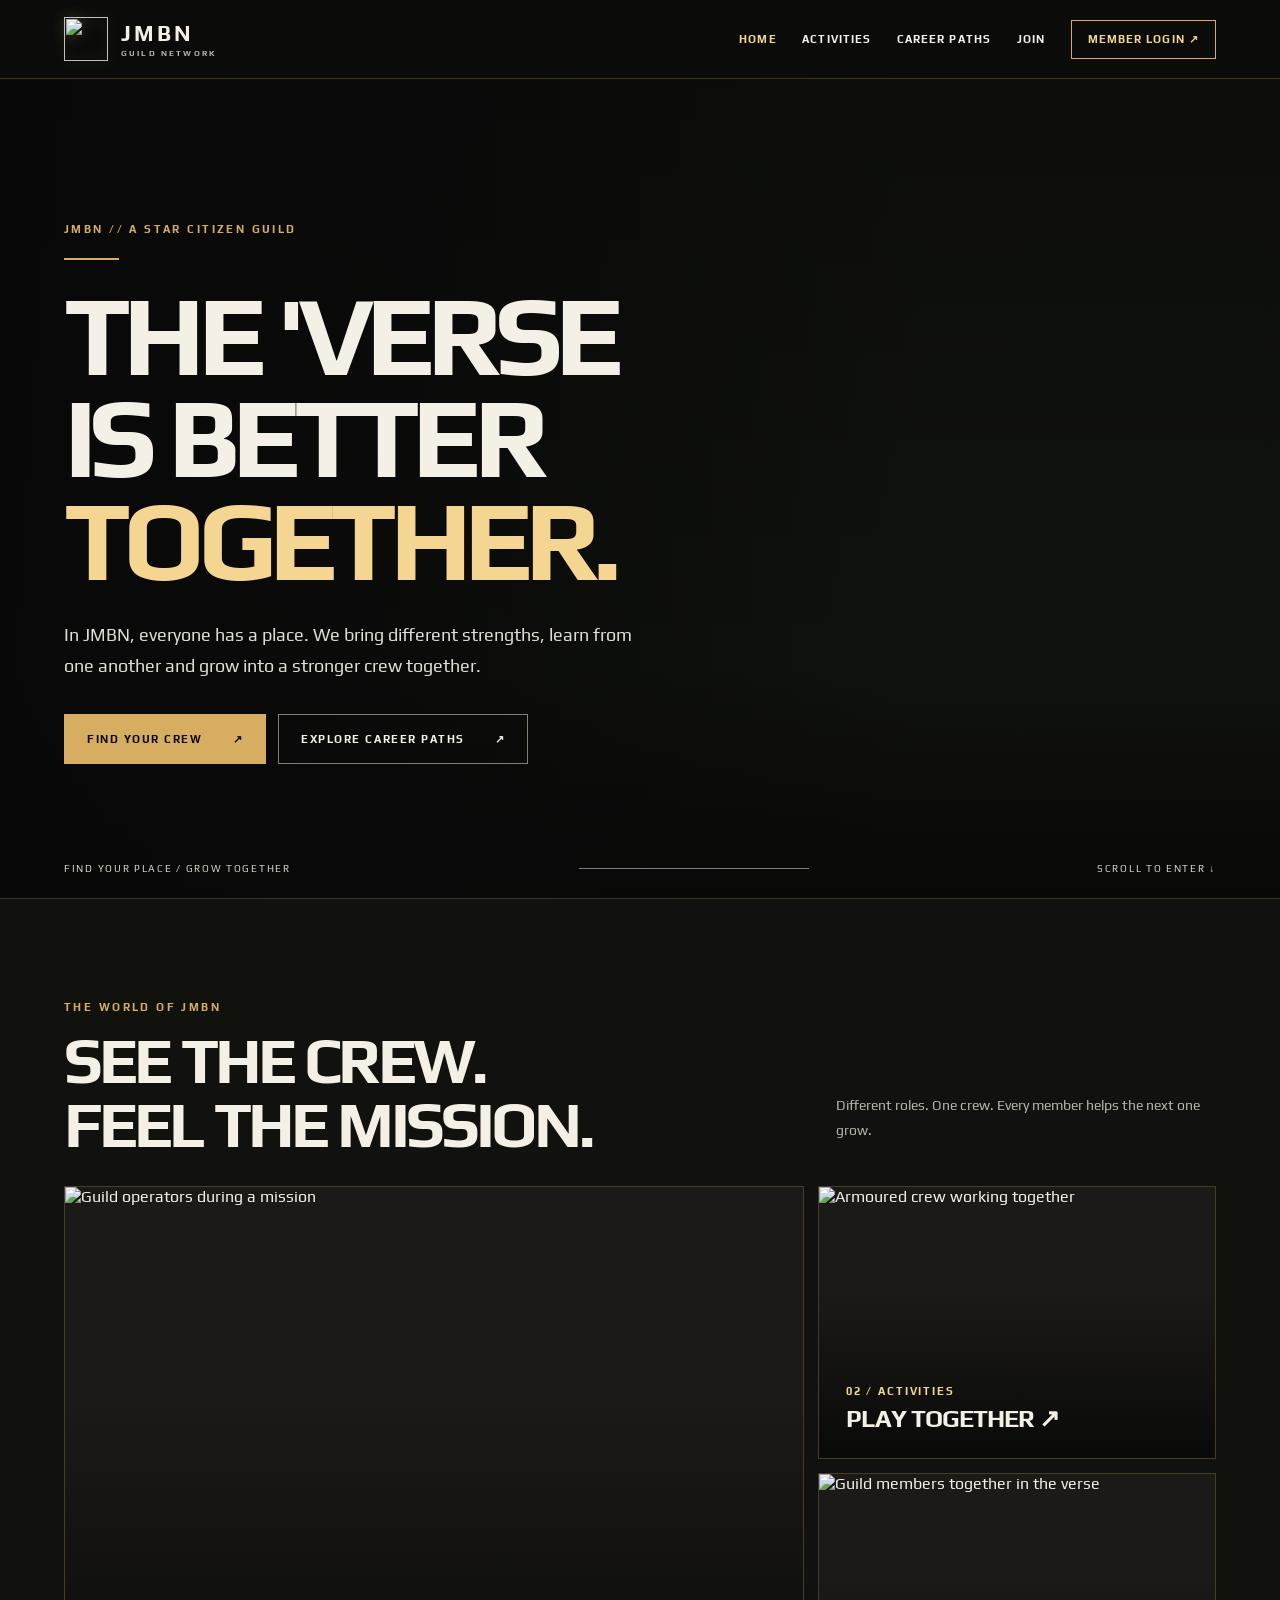
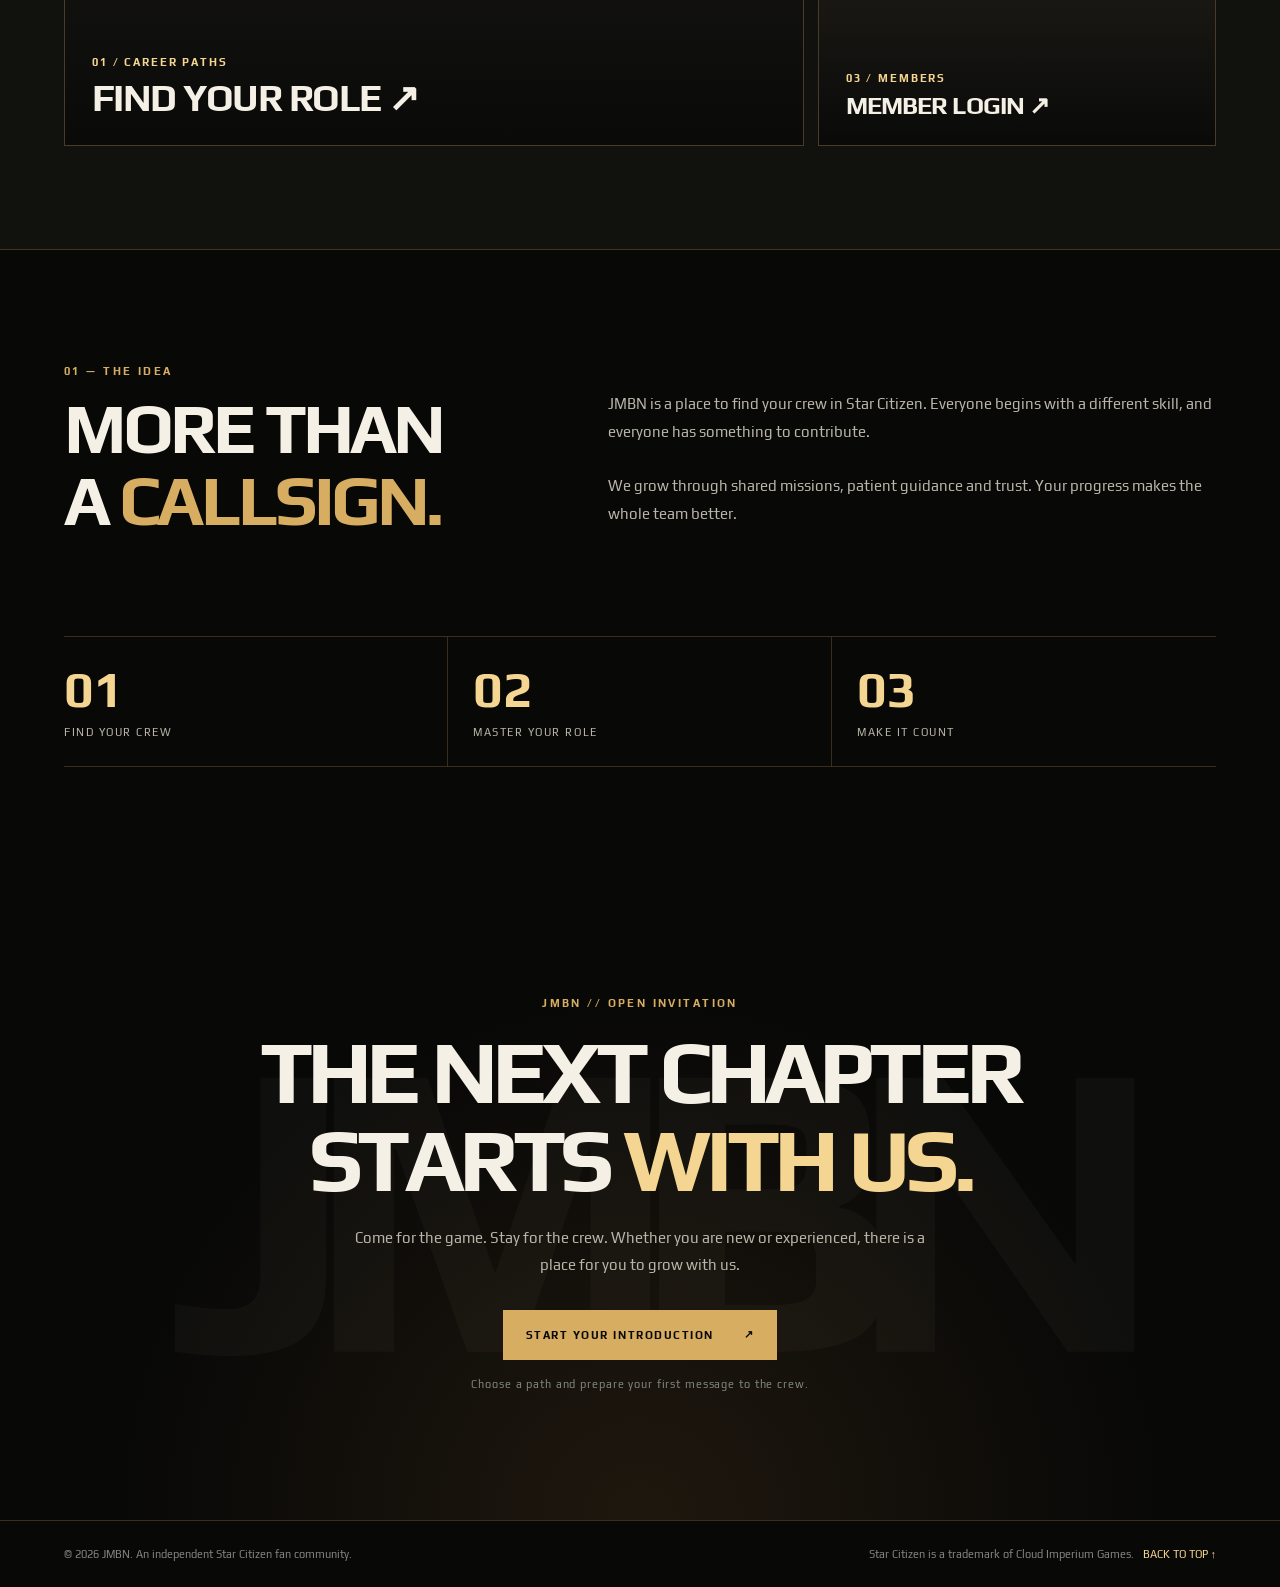
==== commit 1ec57cbc: "Label existing member destination as Member login" ====
--- a/index.html
+++ b/index.html
@@ -20,7 +20,7 @@
 <body>
 <div id="site-header"></div>
 <main id="top"><section class="hero" aria-labelledby="hero-title"><div class="wrap hero-content"><div class="label">JMBN // A Star Citizen guild</div><div class="hero-rule"></div><h1 id="hero-title">THE 'VERSE<br>IS BETTER<br><em>TOGETHER.</em></h1><p class="hero-copy">In JMBN, everyone has a place. We bring different strengths, learn from one another and grow into a stronger crew together.</p><div class="actions"><a href="join.html" class="btn">Find your crew <span aria-hidden="true">↗</span></a><a href="careers.html" class="btn ghost">Explore career paths <span aria-hidden="true">↗</span></a></div></div><div class="hero-bottom"><div class="wrap"><span>FIND YOUR PLACE / GROW TOGETHER</span><span class="line" aria-hidden="true"></span><span>SCROLL TO ENTER ↓</span></div></div></section>
-<section class="photo-story" aria-labelledby="photo-title"><div class="wrap"><div class="photo-story-head"><div><div class="label">The world of JMBN</div><h2 id="photo-title">See the crew.<br>Feel the mission.</h2></div><p>Different roles. One crew. Every member helps the next one grow.</p></div><div class="photo-grid"><a class="photo-main" href="careers.html"><img src="https://fcegavhipeaeihxegsnw.supabase.co/storage/v1/object/public/frontpage/mission123.png" alt="Guild operators during a mission" loading="lazy"><span class="photo-caption"><b>01 / Career paths</b><strong>Find your role ↗</strong></span></a><div class="photo-side"><a href="activities.html"><img src="https://fcegavhipeaeihxegsnw.supabase.co/storage/v1/object/public/frontpage/Academy.png" alt="Armoured crew working together" loading="lazy"><span class="photo-caption"><b>02 / Activities</b><strong>Play together ↗</strong></span></a><a href="https://delumenta.github.io/JMBN/"><img src="https://fcegavhipeaeihxegsnw.supabase.co/storage/v1/object/public/frontpage/Grow123.png" alt="Guild members together in the verse" loading="lazy"><span class="photo-caption"><b>03 / JMBN Manifest</b><strong>Open Manifest ↗</strong></span></a></div></div></div></section><section class="section wrap" id="about"><div class="intro"><div><div class="label">01 — The idea</div><h2>More than<br>a <span>callsign.</span></h2></div><div><p>JMBN is a place to find your crew in Star Citizen. Everyone begins with a different skill, and everyone has something to contribute.</p><p>We grow through shared missions, patient guidance and trust. Your progress makes the whole team better.</p></div></div><div class="stats" aria-label="Guild pillars"><div class="stat"><b>01</b><span>Find your crew</span></div><div class="stat"><b>02</b><span>Master your role</span></div><div class="stat"><b>03</b><span>Make it count</span></div></div></section>
+<section class="photo-story" aria-labelledby="photo-title"><div class="wrap"><div class="photo-story-head"><div><div class="label">The world of JMBN</div><h2 id="photo-title">See the crew.<br>Feel the mission.</h2></div><p>Different roles. One crew. Every member helps the next one grow.</p></div><div class="photo-grid"><a class="photo-main" href="careers.html"><img src="https://fcegavhipeaeihxegsnw.supabase.co/storage/v1/object/public/frontpage/mission123.png" alt="Guild operators during a mission" loading="lazy"><span class="photo-caption"><b>01 / Career paths</b><strong>Find your role ↗</strong></span></a><div class="photo-side"><a href="activities.html"><img src="https://fcegavhipeaeihxegsnw.supabase.co/storage/v1/object/public/frontpage/Academy.png" alt="Armoured crew working together" loading="lazy"><span class="photo-caption"><b>02 / Activities</b><strong>Play together ↗</strong></span></a><a href="https://delumenta.github.io/JMBN/"><img src="https://fcegavhipeaeihxegsnw.supabase.co/storage/v1/object/public/frontpage/Grow123.png" alt="Guild members together in the verse" loading="lazy"><span class="photo-caption"><b>03 / Members</b><strong>Member login ↗</strong></span></a></div></div></div></section><section class="section wrap" id="about"><div class="intro"><div><div class="label">01 — The idea</div><h2>More than<br>a <span>callsign.</span></h2></div><div><p>JMBN is a place to find your crew in Star Citizen. Everyone begins with a different skill, and everyone has something to contribute.</p><p>We grow through shared missions, patient guidance and trust. Your progress makes the whole team better.</p></div></div><div class="stats" aria-label="Guild pillars"><div class="stat"><b>01</b><span>Find your crew</span></div><div class="stat"><b>02</b><span>Master your role</span></div><div class="stat"><b>03</b><span>Make it count</span></div></div></section>
 <section class="statement" id="join"><div class="wrap"><div class="label">JMBN // Open invitation</div><h2>The next chapter<br>starts <span>with us.</span></h2><p>Come for the game. Stay for the crew. Whether you are new or experienced, there is a place for you to grow with us.</p><a class="btn" href="join.html">Start your introduction <span aria-hidden="true">↗</span></a><div class="join-note">Choose a path and prepare your first message to the crew.</div></div></section></main>
 <footer class="footer"><div class="wrap"><span>© <span id="year"></span> JMBN. An independent Star Citizen fan community.</span><span>Star Citizen is a trademark of Cloud Imperium Games. &nbsp; <a href="#top">BACK TO TOP ↑</a></span></div></footer>
 <script>
--- a/header.css
+++ b/header.css
@@ -1,4 +1,4 @@
 @import url("https://fonts.googleapis.com/css2?family=Play:wght@400;700&display=swap");
 #site-header{min-height:78px;background:#0b0c0a}
 /* One shared header, used by every site page. */
-.global-header{position:relative;z-index:30;background:#0b0c0a;border-bottom:1px solid #d7ad6240;color:#f5f0e6;font-family:Play,Arial,sans-serif}.global-header-inner{width:min(1440px,100%);min-height:78px;margin:auto;padding-inline:clamp(22px,5vw,82px);display:flex;align-items:center;justify-content:space-between;gap:24px}.global-brand{display:inline-flex;gap:13px;align-items:center;font-size:22px;font-weight:700;letter-spacing:.14em;white-space:nowrap}.global-brand small{display:block;font-size:8px;letter-spacing:.27em;color:#b9b5a9;margin-top:3px}.global-mark{width:40px;height:40px;display:grid;place-items:center;border:1px solid #d7ad62;color:#d7ad62;font-size:20px;clip-path:polygon(50% 0,100% 25%,100% 75%,50% 100%,0 75%,0 25%)}.global-navigation{display:flex;align-items:center;gap:clamp(15px,2vw,32px)}.global-navigation a{font-size:11px;letter-spacing:.1em;text-transform:uppercase;font-weight:700;white-space:nowrap}.global-navigation a:hover,.global-navigation a[aria-current=page]{color:#f4d591}.global-navigation .global-member{border:1px solid #d7ad62;padding:12px 16px;color:#f4d591}.global-menu{display:none;background:transparent;color:#f5f0e6;border:1px solid #d7ad6240;padding:8px 12px}.global-fallback{display:flex;gap:18px;align-items:center;padding:20px;flex-wrap:wrap;font-size:12px}.global-fallback a:first-child{color:#f4d591;font-weight:700}@media(max-width:760px){.global-header-inner{min-height:67px}.global-brand{font-size:20px}.global-mark{width:35px;height:35px}.global-menu{display:block}.global-navigation{display:none;position:absolute;top:67px;left:0;right:0;background:#11120f;padding:14px 22px 24px;border-bottom:1px solid #d7ad6240;flex-direction:column;align-items:stretch;gap:0}.global-navigation.open{display:flex}.global-navigation a{padding:14px 5px}.global-navigation .global-member{text-align:center;margin-top:8px}}
+.global-header{position:relative;z-index:30;background:#0b0c0a;border-bottom:1px solid #d7ad6240;color:#f5f0e6;font-family:Play,Arial,sans-serif}.global-header-inner{width:min(1440px,100%);min-height:78px;margin:auto;padding-inline:clamp(22px,5vw,82px);display:flex;align-items:center;justify-content:space-between;gap:24px}.global-brand{display:inline-flex;gap:13px;align-items:center;font-size:22px;font-weight:700;letter-spacing:.14em;white-space:nowrap}.global-brand small{display:block;font-size:8px;letter-spacing:.27em;color:#b9b5a9;margin-top:3px}.global-logo{width:44px;height:44px;object-fit:contain;flex:none;filter:drop-shadow(0 0 7px rgba(215,173,98,.25))}.global-navigation{display:flex;align-items:center;gap:clamp(15px,2vw,32px)}.global-navigation a{font-size:11px;letter-spacing:.1em;text-transform:uppercase;font-weight:700;white-space:nowrap}.global-navigation a:hover,.global-navigation a[aria-current=page]{color:#f4d591}.global-navigation .global-member{border:1px solid #d7ad62;padding:12px 16px;color:#f4d591}.global-menu{display:none;background:transparent;color:#f5f0e6;border:1px solid #d7ad6240;padding:8px 12px}.global-fallback{display:flex;gap:18px;align-items:center;padding:20px;flex-wrap:wrap;font-size:12px}.global-fallback a:first-child{color:#f4d591;font-weight:700}@media(max-width:760px){.global-header-inner{min-height:67px}.global-brand{font-size:20px}.global-logo{width:38px;height:38px}.global-menu{display:block}.global-navigation{display:none;position:absolute;top:67px;left:0;right:0;background:#11120f;padding:14px 22px 24px;border-bottom:1px solid #d7ad6240;flex-direction:column;align-items:stretch;gap:0}.global-navigation.open{display:flex}.global-navigation a{padding:14px 5px}.global-navigation .global-member{text-align:center;margin-top:8px}}
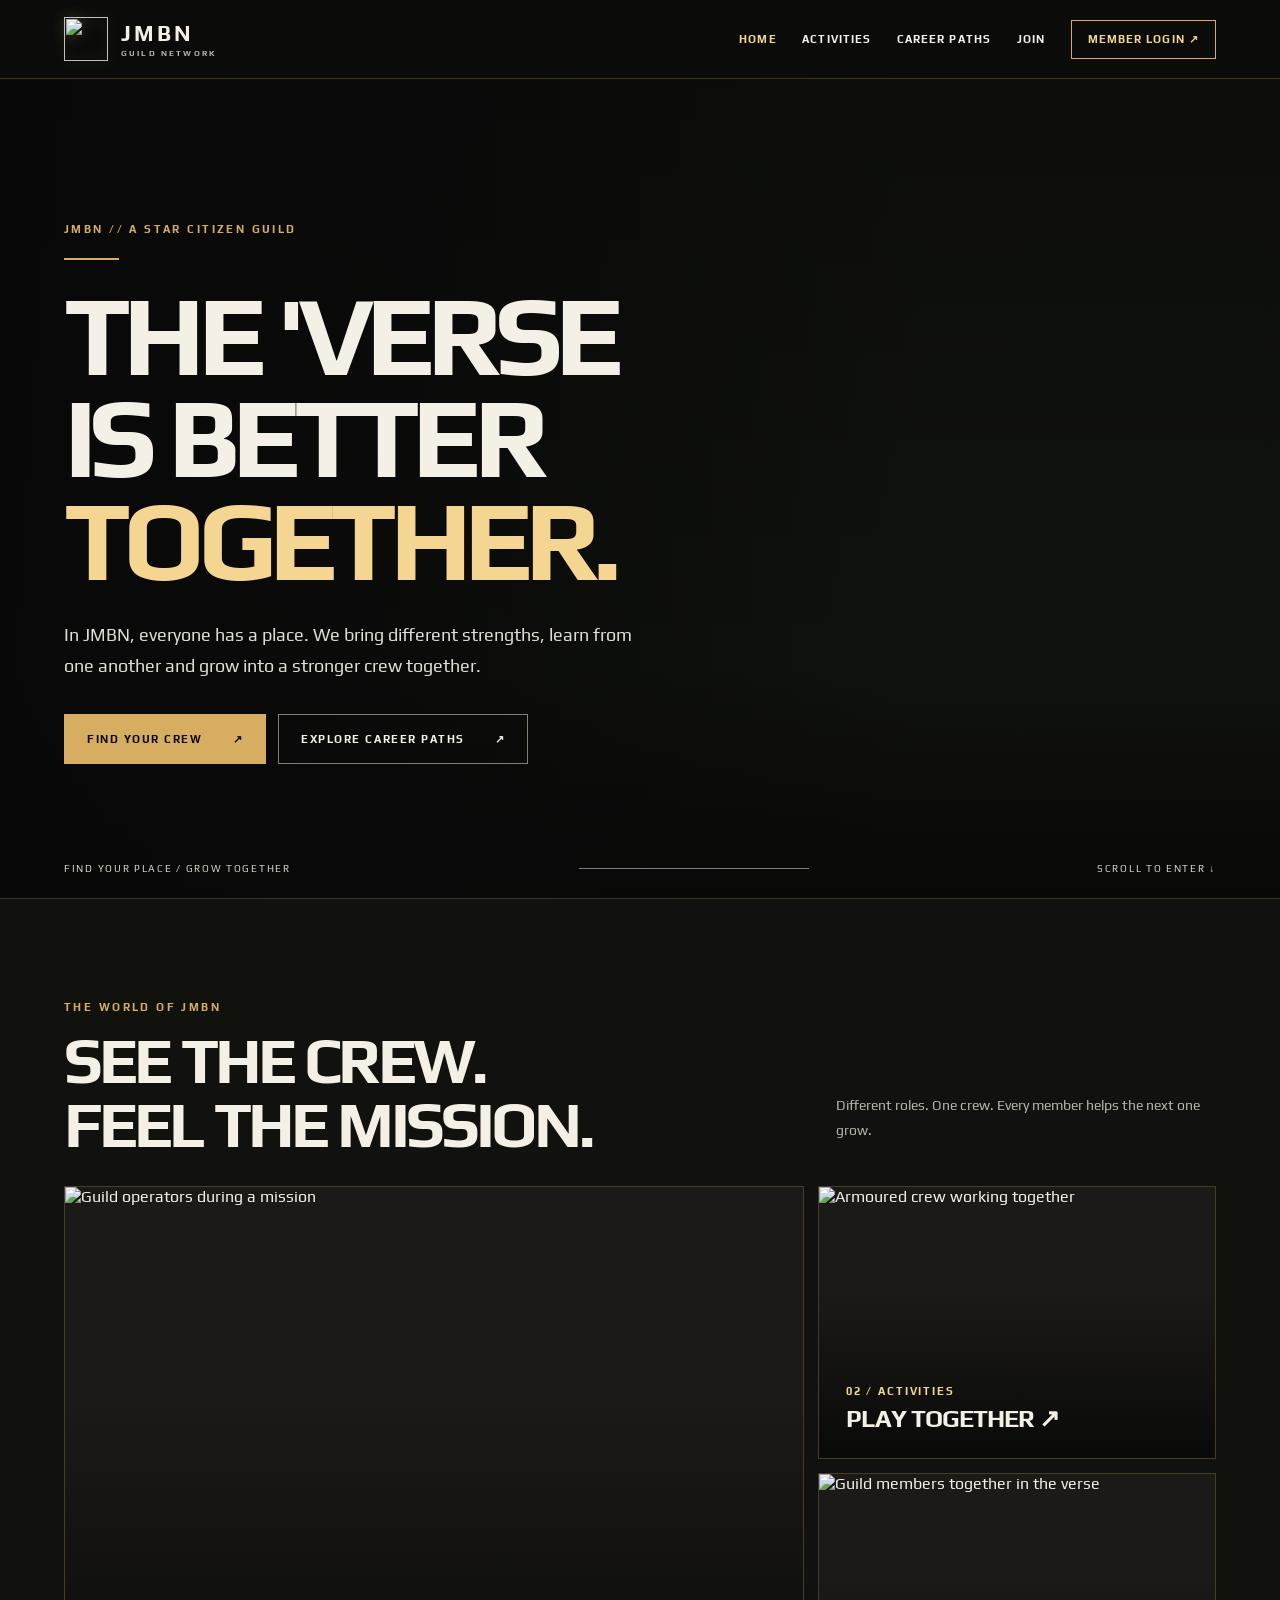
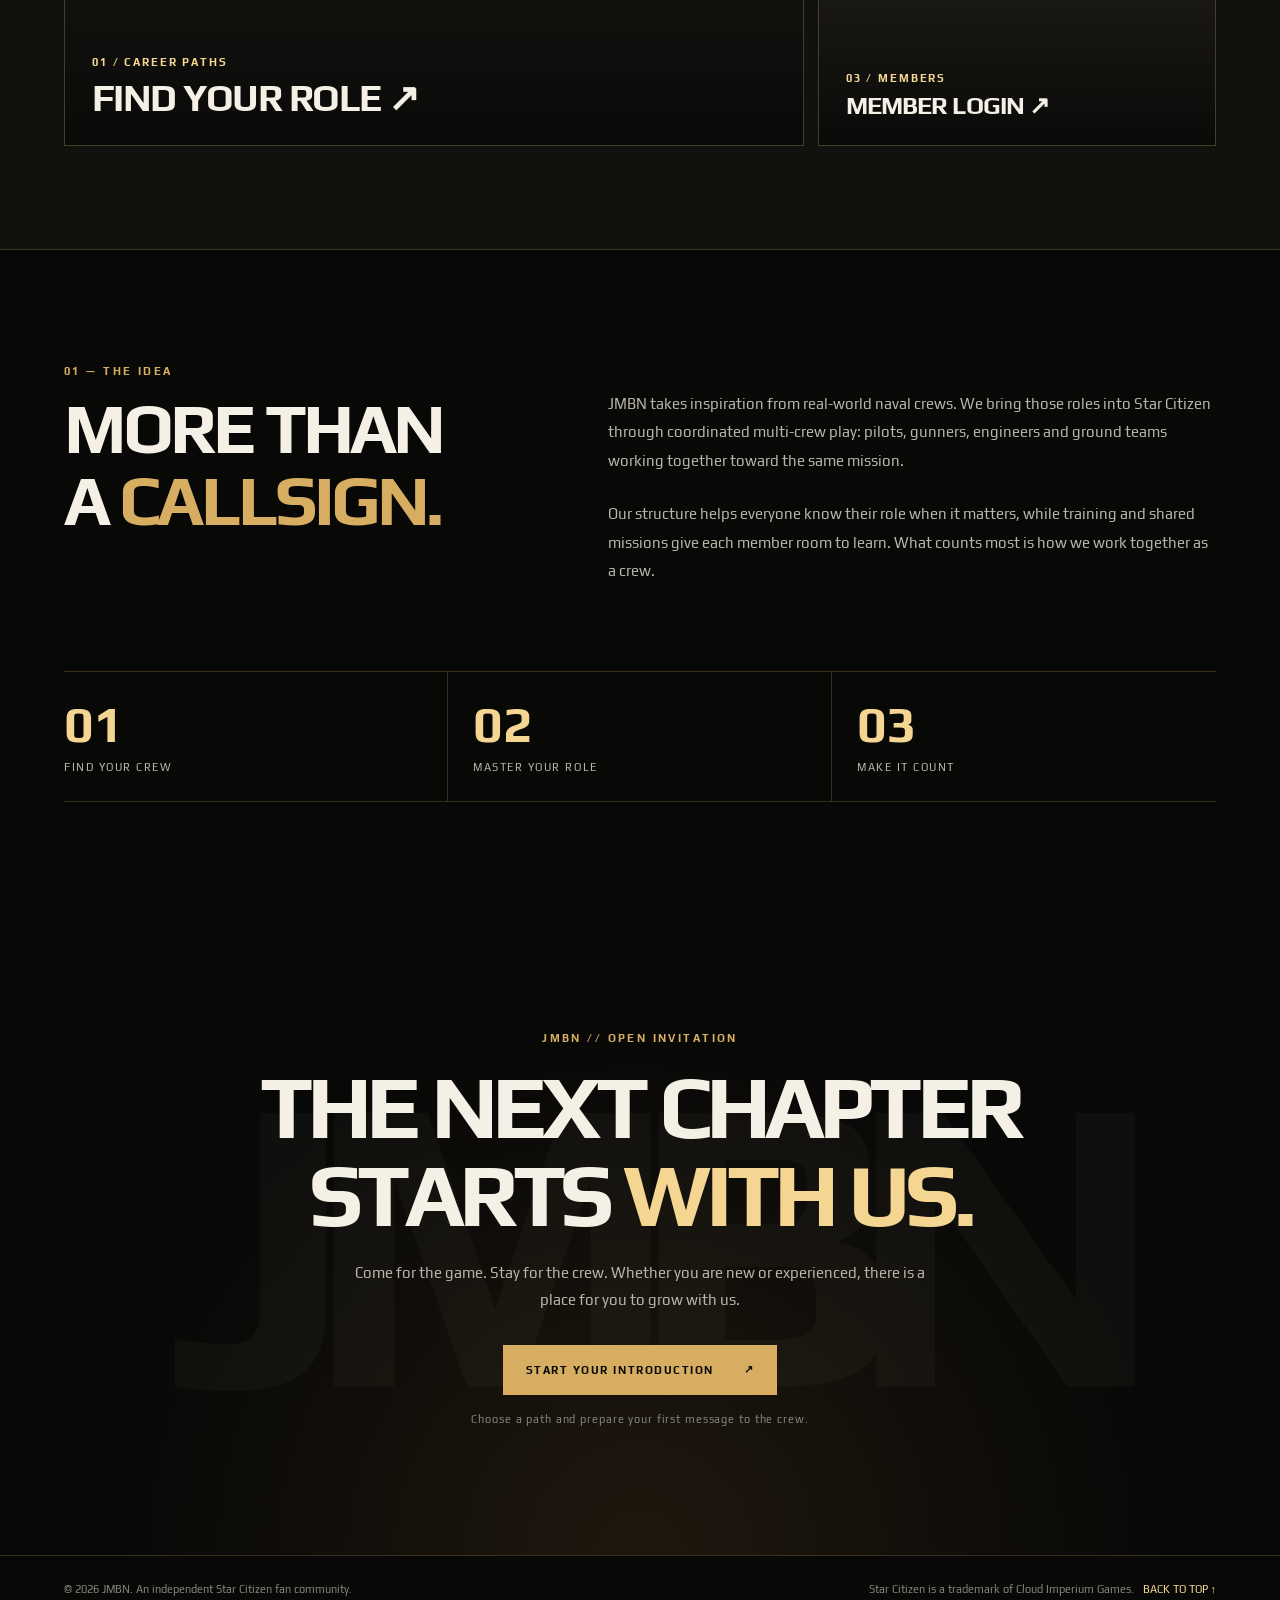
==== commit e2bd5479: "Describe naval crew inspiration on JMBNR home page" ====
--- a/index.html
+++ b/index.html
@@ -20,7 +20,7 @@
 <body>
 <div id="site-header"></div>
 <main id="top"><section class="hero" aria-labelledby="hero-title"><div class="wrap hero-content"><div class="label">JMBN // A Star Citizen guild</div><div class="hero-rule"></div><h1 id="hero-title">THE 'VERSE<br>IS BETTER<br><em>TOGETHER.</em></h1><p class="hero-copy">In JMBN, everyone has a place. We bring different strengths, learn from one another and grow into a stronger crew together.</p><div class="actions"><a href="join.html" class="btn">Find your crew <span aria-hidden="true">↗</span></a><a href="careers.html" class="btn ghost">Explore career paths <span aria-hidden="true">↗</span></a></div></div><div class="hero-bottom"><div class="wrap"><span>FIND YOUR PLACE / GROW TOGETHER</span><span class="line" aria-hidden="true"></span><span>SCROLL TO ENTER ↓</span></div></div></section>
-<section class="photo-story" aria-labelledby="photo-title"><div class="wrap"><div class="photo-story-head"><div><div class="label">The world of JMBN</div><h2 id="photo-title">See the crew.<br>Feel the mission.</h2></div><p>Different roles. One crew. Every member helps the next one grow.</p></div><div class="photo-grid"><a class="photo-main" href="careers.html"><img src="https://fcegavhipeaeihxegsnw.supabase.co/storage/v1/object/public/frontpage/mission123.png" alt="Guild operators during a mission" loading="lazy"><span class="photo-caption"><b>01 / Career paths</b><strong>Find your role ↗</strong></span></a><div class="photo-side"><a href="activities.html"><img src="https://fcegavhipeaeihxegsnw.supabase.co/storage/v1/object/public/frontpage/Academy.png" alt="Armoured crew working together" loading="lazy"><span class="photo-caption"><b>02 / Activities</b><strong>Play together ↗</strong></span></a><a href="https://delumenta.github.io/JMBN/"><img src="https://fcegavhipeaeihxegsnw.supabase.co/storage/v1/object/public/frontpage/Grow123.png" alt="Guild members together in the verse" loading="lazy"><span class="photo-caption"><b>03 / Members</b><strong>Member login ↗</strong></span></a></div></div></div></section><section class="section wrap" id="about"><div class="intro"><div><div class="label">01 — The idea</div><h2>More than<br>a <span>callsign.</span></h2></div><div><p>JMBN is a place to find your crew in Star Citizen. Everyone begins with a different skill, and everyone has something to contribute.</p><p>We grow through shared missions, patient guidance and trust. Your progress makes the whole team better.</p></div></div><div class="stats" aria-label="Guild pillars"><div class="stat"><b>01</b><span>Find your crew</span></div><div class="stat"><b>02</b><span>Master your role</span></div><div class="stat"><b>03</b><span>Make it count</span></div></div></section>
+<section class="photo-story" aria-labelledby="photo-title"><div class="wrap"><div class="photo-story-head"><div><div class="label">The world of JMBN</div><h2 id="photo-title">See the crew.<br>Feel the mission.</h2></div><p>Different roles. One crew. Every member helps the next one grow.</p></div><div class="photo-grid"><a class="photo-main" href="careers.html"><img src="https://fcegavhipeaeihxegsnw.supabase.co/storage/v1/object/public/frontpage/mission123.png" alt="Guild operators during a mission" loading="lazy"><span class="photo-caption"><b>01 / Career paths</b><strong>Find your role ↗</strong></span></a><div class="photo-side"><a href="activities.html"><img src="https://fcegavhipeaeihxegsnw.supabase.co/storage/v1/object/public/frontpage/Academy.png" alt="Armoured crew working together" loading="lazy"><span class="photo-caption"><b>02 / Activities</b><strong>Play together ↗</strong></span></a><a href="https://delumenta.github.io/JMBN/"><img src="https://fcegavhipeaeihxegsnw.supabase.co/storage/v1/object/public/frontpage/Grow123.png" alt="Guild members together in the verse" loading="lazy"><span class="photo-caption"><b>03 / Members</b><strong>Member login ↗</strong></span></a></div></div></div></section><section class="section wrap" id="about"><div class="intro"><div><div class="label">01 — The idea</div><h2>More than<br>a <span>callsign.</span></h2></div><div><p>JMBN takes inspiration from real-world naval crews. We bring those roles into Star Citizen through coordinated multi-crew play: pilots, gunners, engineers and ground teams working together toward the same mission.</p><p>Our structure helps everyone know their role when it matters, while training and shared missions give each member room to learn. What counts most is how we work together as a crew.</p></div></div><div class="stats" aria-label="Guild pillars"><div class="stat"><b>01</b><span>Find your crew</span></div><div class="stat"><b>02</b><span>Master your role</span></div><div class="stat"><b>03</b><span>Make it count</span></div></div></section>
 <section class="statement" id="join"><div class="wrap"><div class="label">JMBN // Open invitation</div><h2>The next chapter<br>starts <span>with us.</span></h2><p>Come for the game. Stay for the crew. Whether you are new or experienced, there is a place for you to grow with us.</p><a class="btn" href="join.html">Start your introduction <span aria-hidden="true">↗</span></a><div class="join-note">Choose a path and prepare your first message to the crew.</div></div></section></main>
 <footer class="footer"><div class="wrap"><span>© <span id="year"></span> JMBN. An independent Star Citizen fan community.</span><span>Star Citizen is a trademark of Cloud Imperium Games. &nbsp; <a href="#top">BACK TO TOP ↑</a></span></div></footer>
 <script>
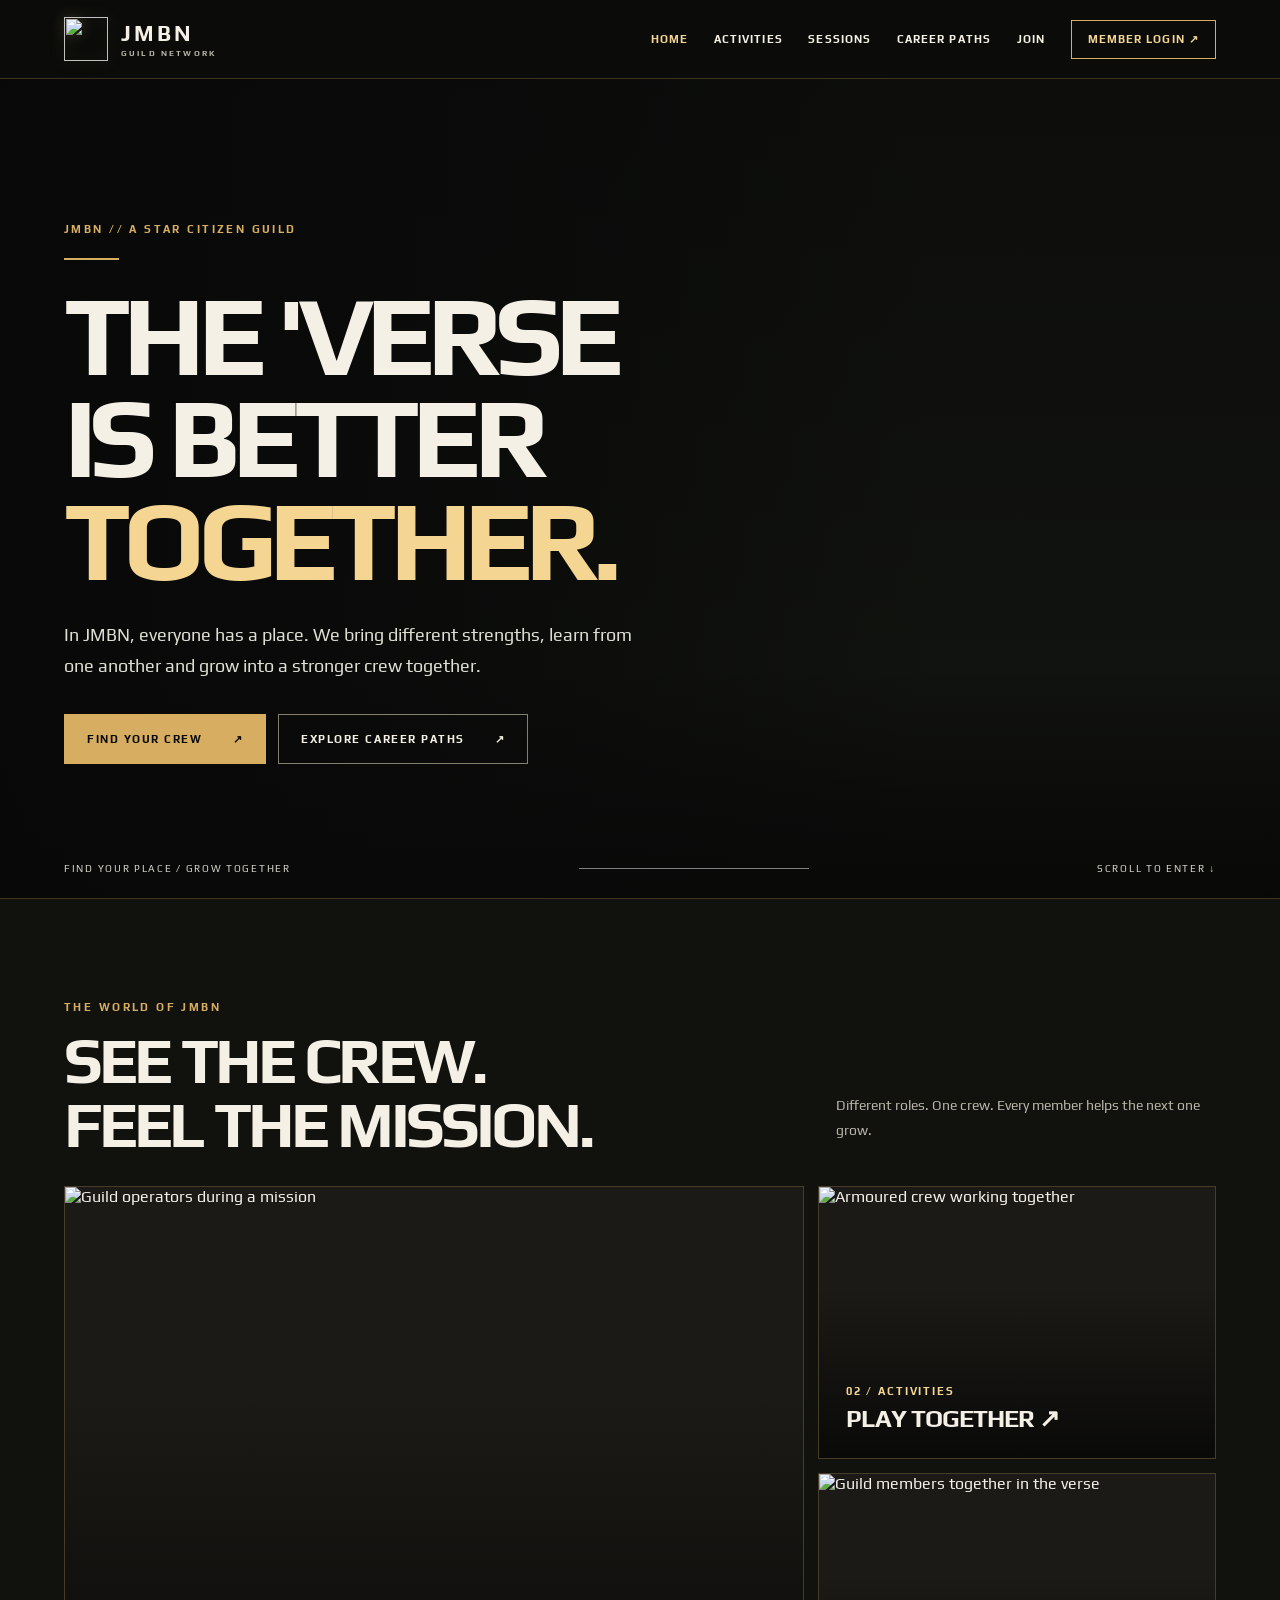
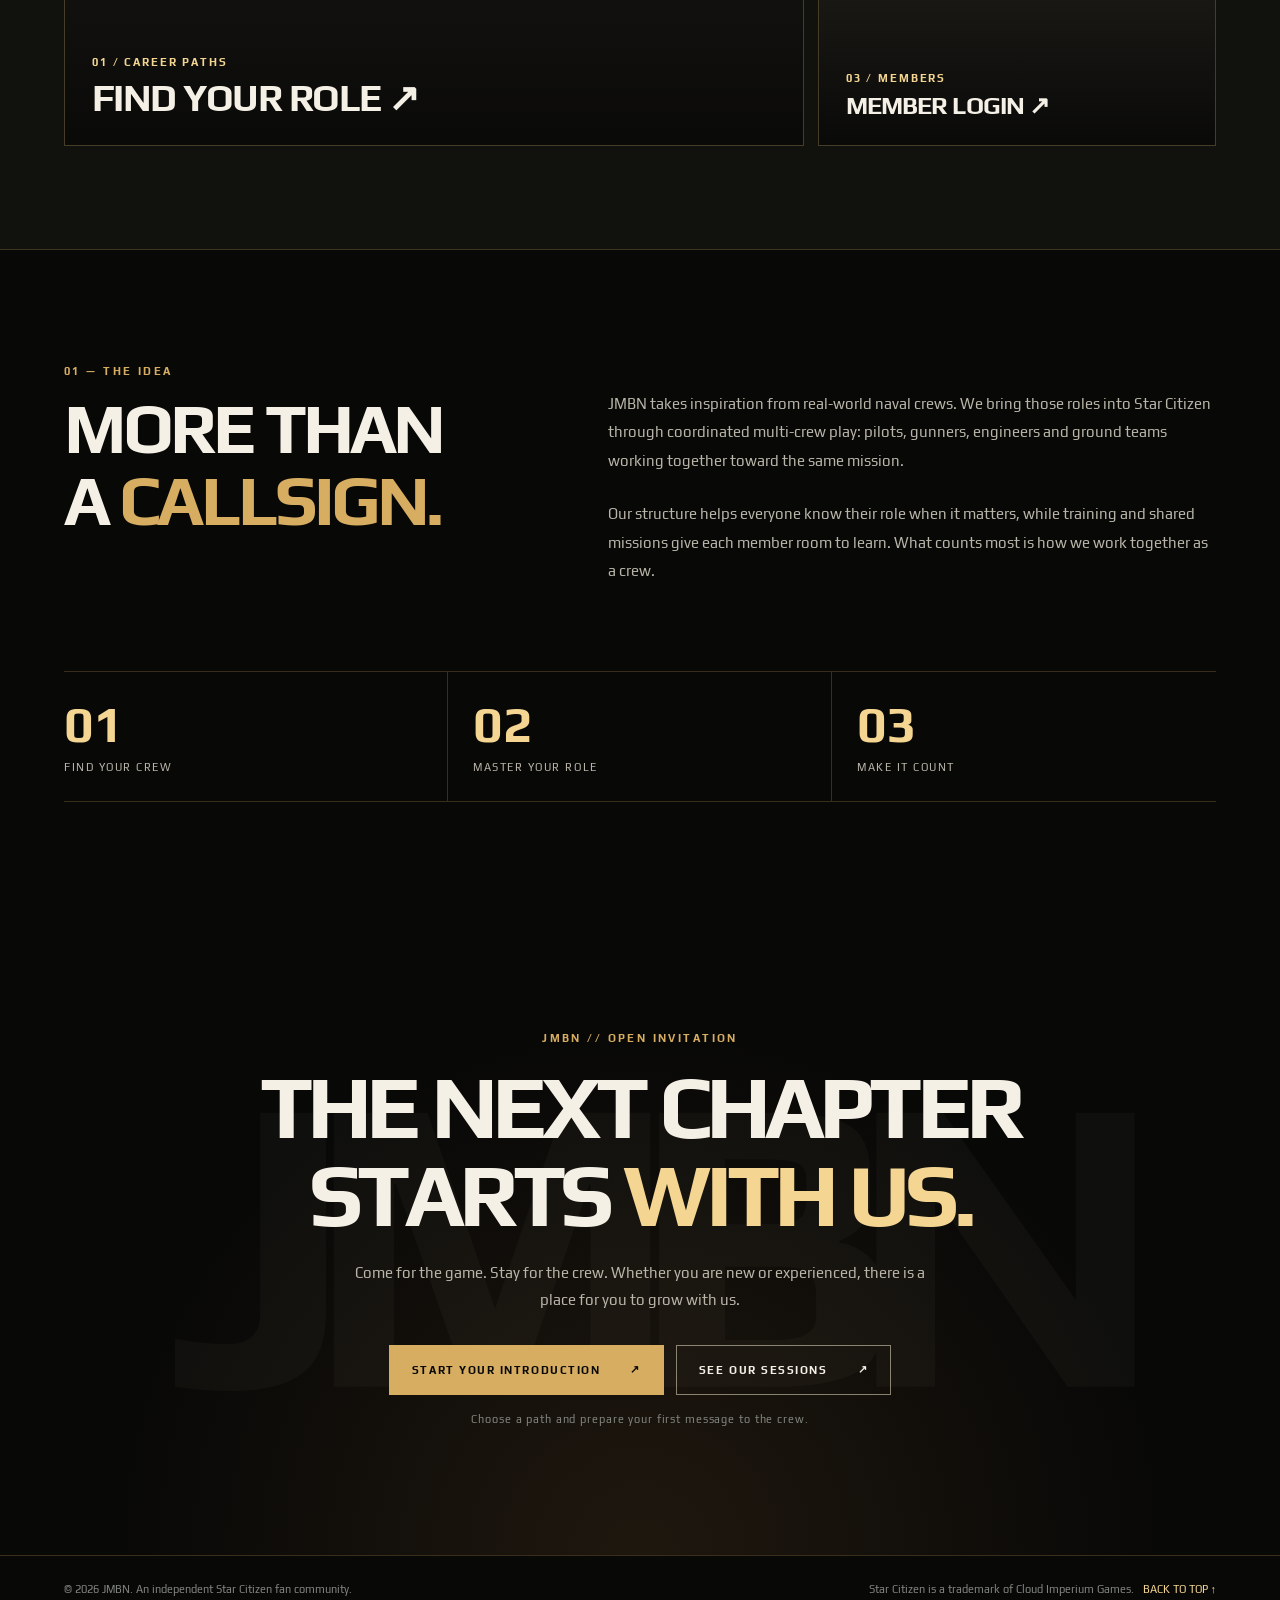
==== commit 820e9b35: "Add JMBNR sessions gallery" ====
--- a/index.html
+++ b/index.html
@@ -21,7 +21,7 @@
 <div id="site-header"></div>
 <main id="top"><section class="hero" aria-labelledby="hero-title"><div class="wrap hero-content"><div class="label">JMBN // A Star Citizen guild</div><div class="hero-rule"></div><h1 id="hero-title">THE 'VERSE<br>IS BETTER<br><em>TOGETHER.</em></h1><p class="hero-copy">In JMBN, everyone has a place. We bring different strengths, learn from one another and grow into a stronger crew together.</p><div class="actions"><a href="join.html" class="btn">Find your crew <span aria-hidden="true">↗</span></a><a href="careers.html" class="btn ghost">Explore career paths <span aria-hidden="true">↗</span></a></div></div><div class="hero-bottom"><div class="wrap"><span>FIND YOUR PLACE / GROW TOGETHER</span><span class="line" aria-hidden="true"></span><span>SCROLL TO ENTER ↓</span></div></div></section>
 <section class="photo-story" aria-labelledby="photo-title"><div class="wrap"><div class="photo-story-head"><div><div class="label">The world of JMBN</div><h2 id="photo-title">See the crew.<br>Feel the mission.</h2></div><p>Different roles. One crew. Every member helps the next one grow.</p></div><div class="photo-grid"><a class="photo-main" href="careers.html"><img src="https://fcegavhipeaeihxegsnw.supabase.co/storage/v1/object/public/frontpage/mission123.png" alt="Guild operators during a mission" loading="lazy"><span class="photo-caption"><b>01 / Career paths</b><strong>Find your role ↗</strong></span></a><div class="photo-side"><a href="activities.html"><img src="https://fcegavhipeaeihxegsnw.supabase.co/storage/v1/object/public/frontpage/Academy.png" alt="Armoured crew working together" loading="lazy"><span class="photo-caption"><b>02 / Activities</b><strong>Play together ↗</strong></span></a><a href="https://delumenta.github.io/JMBN/"><img src="https://fcegavhipeaeihxegsnw.supabase.co/storage/v1/object/public/frontpage/Grow123.png" alt="Guild members together in the verse" loading="lazy"><span class="photo-caption"><b>03 / Members</b><strong>Member login ↗</strong></span></a></div></div></div></section><section class="section wrap" id="about"><div class="intro"><div><div class="label">01 — The idea</div><h2>More than<br>a <span>callsign.</span></h2></div><div><p>JMBN takes inspiration from real-world naval crews. We bring those roles into Star Citizen through coordinated multi-crew play: pilots, gunners, engineers and ground teams working together toward the same mission.</p><p>Our structure helps everyone know their role when it matters, while training and shared missions give each member room to learn. What counts most is how we work together as a crew.</p></div></div><div class="stats" aria-label="Guild pillars"><div class="stat"><b>01</b><span>Find your crew</span></div><div class="stat"><b>02</b><span>Master your role</span></div><div class="stat"><b>03</b><span>Make it count</span></div></div></section>
-<section class="statement" id="join"><div class="wrap"><div class="label">JMBN // Open invitation</div><h2>The next chapter<br>starts <span>with us.</span></h2><p>Come for the game. Stay for the crew. Whether you are new or experienced, there is a place for you to grow with us.</p><a class="btn" href="join.html">Start your introduction <span aria-hidden="true">↗</span></a><div class="join-note">Choose a path and prepare your first message to the crew.</div></div></section></main>
+<section class="statement" id="join"><div class="wrap"><div class="label">JMBN // Open invitation</div><h2>The next chapter<br>starts <span>with us.</span></h2><p>Come for the game. Stay for the crew. Whether you are new or experienced, there is a place for you to grow with us.</p><div class="actions" style="justify-content:center"><a class="btn" href="join.html">Start your introduction <span aria-hidden="true">↗</span></a><a class="btn ghost" href="sessions.html">See our sessions <span aria-hidden="true">↗</span></a></div><div class="join-note">Choose a path and prepare your first message to the crew.</div></div></section></main>
 <footer class="footer"><div class="wrap"><span>© <span id="year"></span> JMBN. An independent Star Citizen fan community.</span><span>Star Citizen is a trademark of Cloud Imperium Games. &nbsp; <a href="#top">BACK TO TOP ↑</a></span></div></footer>
 <script>
 document.getElementById('year').textContent=new Date().getFullYear();
